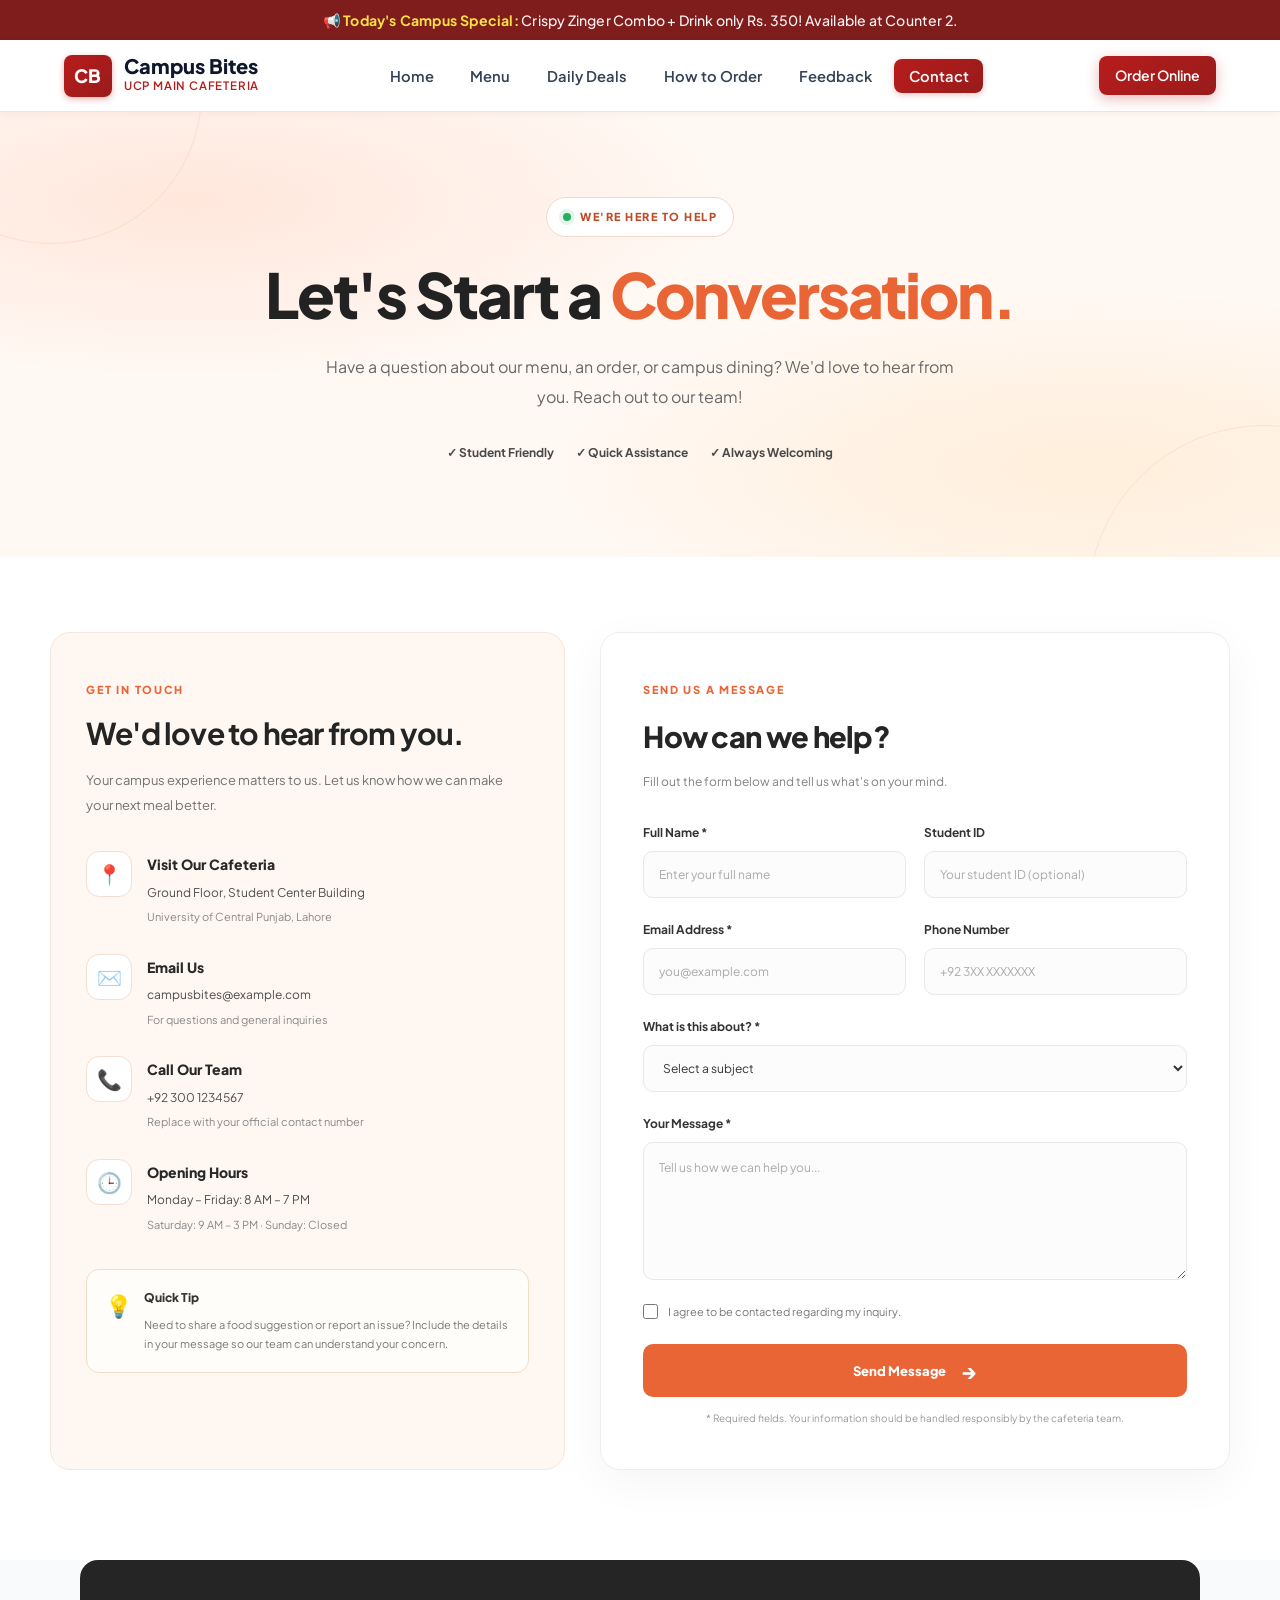
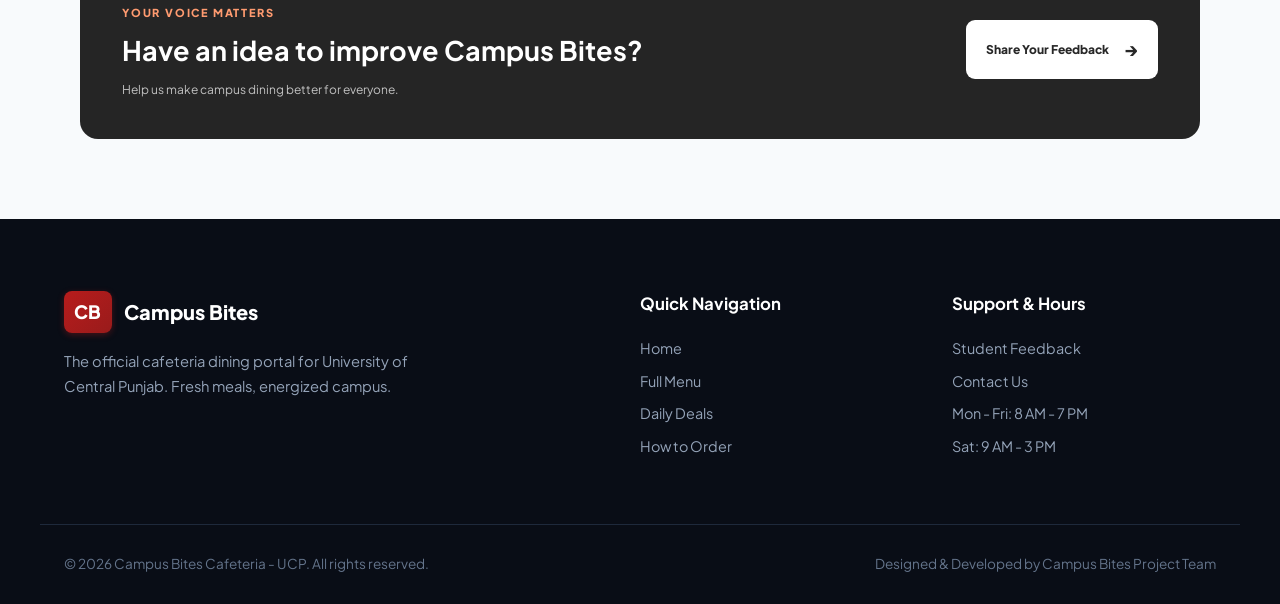
==== src/contact.html @ 79a62ed5 "feat:Implement contact page" ====
<!DOCTYPE html>
<html lang="en">
<head>
    <meta charset="UTF-8">
    <meta name="viewport" content="width=device-width, initial-scale=1.0">

    <title>Contact Us | Campus Bites</title>

    <link rel="preconnect" href="https://fonts.googleapis.com">
    <link rel="preconnect" href="https://fonts.gstatic.com" crossorigin>
    <link href="https://fonts.googleapis.com/css2?family=Plus+Jakarta+Sans:wght@400;500;600;700;800&display=swap" rel="stylesheet">

    <link rel="stylesheet" href="../styles/style.css">
</head>
<body>

<!-- Announcement Bar -->
<div class="announcement-bar">
    <p>📢 <strong>Today's Campus Special:</strong>
        Crispy Zinger Combo + Drink only Rs. 350! Available at Counter 2.
    </p>
</div>

<!-- Navigation -->
<header class="main-header">
    <div class="header-container">

        <a href="index.html" class="logo">
            <span class="logo-badge">CB</span>
            <div class="logo-text">
                <span class="logo-title">Campus Bites</span>
                <span class="logo-subtitle">UCP Main Cafeteria</span>
            </div>
        </a>

        <nav class="nav-menu">
            <ul>
                <li><a href="index.html" class="nav-link">Home</a></li>
                <li><a href="menu.html" class="nav-link">Menu</a></li>
                <li><a href="deals.html" class="nav-link">Daily Deals</a></li>
                <li><a href="order.html" class="nav-link">How to Order</a></li>
                <li><a href="feedback.html" class="nav-link">Feedback</a></li>
                <li><a href="contact.html" class="nav-link active">Contact</a></li>
            </ul>
        </nav>

        <div class="header-cta">
            <a href="menu.html" class="btn btn-sm btn-primary">
                Order Online
            </a>
        </div>

    </div>
</header>

<main>

    <!-- Contact Hero -->
    <section class="contact-hero">
        <div class="contact-hero-content">
                <span class="contact-eyebrow">
                    <span class="contact-status-dot"></span>
                    WE'RE HERE TO HELP
                </span>

            <h1>Let's Start a <span>Conversation.</span></h1>

            <p>
                Have a question about our menu, an order, or campus dining?
                We'd love to hear from you. Reach out to our team!
            </p>

            <div class="contact-hero-points">
                <span>✓ Student Friendly</span>
                <span>✓ Quick Assistance</span>
                <span>✓ Always Welcoming</span>
            </div>
        </div>
    </section>

    <!-- Main Contact Section -->
    <section class="contact-main">
        <div class="contact-layout">

            <!-- Left Information Panel -->
            <aside class="contact-info-panel">

                <span class="contact-small-label">GET IN TOUCH</span>

                <h2>We'd love to hear from you.</h2>

                <p class="contact-info-intro">
                    Your campus experience matters to us.
                    Let us know how we can make your next meal better.
                </p>

                <div class="contact-info-list">

                    <div class="contact-info-item">
                        <div class="contact-info-icon">📍</div>
                        <div>
                            <h3>Visit Our Cafeteria</h3>
                            <p>Ground Floor, Student Center Building</p>
                            <span>University of Central Punjab, Lahore</span>
                        </div>
                    </div>

                    <div class="contact-info-item">
                        <div class="contact-info-icon">✉️</div>
                        <div>
                            <h3>Email Us</h3>
                            <a href="mailto:campusbites@example.com">
                                campusbites@example.com
                            </a>
                            <span>For questions and general inquiries</span>
                        </div>
                    </div>

                    <div class="contact-info-item">
                        <div class="contact-info-icon">📞</div>
                        <div>
                            <h3>Call Our Team</h3>
                            <a href="tel:+923001234567">
                                +92 300 1234567
                            </a>
                            <span>Replace with your official contact number</span>
                        </div>
                    </div>

                    <div class="contact-info-item">
                        <div class="contact-info-icon">🕒</div>
                        <div>
                            <h3>Opening Hours</h3>
                            <p>Monday – Friday: 8 AM – 7 PM</p>
                            <span>Saturday: 9 AM – 3 PM · Sunday: Closed</span>
                        </div>
                    </div>

                </div>

                <div class="contact-note">
                    <span class="contact-note-icon">💡</span>
                    <div>
                        <h4>Quick Tip</h4>
                        <p>
                            Need to share a food suggestion or report an issue?
                            Include the details in your message so our team
                            can understand your concern.
                        </p>
                    </div>
                </div>

            </aside>

            <!-- Right Contact Form -->
            <div class="contact-form-panel">

                <div class="contact-form-heading">
                    <span class="contact-small-label">SEND US A MESSAGE</span>
                    <h2>How can we help?</h2>
                    <p>Fill out the form below and tell us what's on your mind.</p>
                </div>

                <form class="contact-form" action="#" method="post">

                    <div class="contact-form-row">

                        <div class="contact-field">
                            <label for="fullName">Full Name *</label>
                            <input
                                    type="text"
                                    id="fullName"
                                    name="fullName"
                                    placeholder="Enter your full name"
                                    autocomplete="name"
                                    required
                            >
                        </div>

                        <div class="contact-field">
                            <label for="studentId">Student ID</label>
                            <input
                                    type="text"
                                    id="studentId"
                                    name="studentId"
                                    placeholder="Your student ID (optional)"
                            >
                        </div>

                    </div>

                    <div class="contact-form-row">

                        <div class="contact-field">
                            <label for="email">Email Address *</label>
                            <input
                                    type="email"
                                    id="email"
                                    name="email"
                                    placeholder="you@example.com"
                                    autocomplete="email"
                                    required
                            >
                        </div>

                        <div class="contact-field">
                            <label for="phone">Phone Number</label>
                            <input
                                    type="tel"
                                    id="phone"
                                    name="phone"
                                    placeholder="+92 3XX XXXXXXX"
                                    autocomplete="tel"
                            >
                        </div>

                    </div>

                    <div class="contact-field">
                        <label for="subject">What is this about? *</label>

                        <select id="subject" name="subject" required>
                            <option value="" disabled selected>
                                Select a subject
                            </option>
                            <option value="general">General Inquiry</option>
                            <option value="menu">Menu & Food Quality</option>
                            <option value="order">Order Related Issue</option>
                            <option value="suggestion">Suggestion</option>
                            <option value="complaint">Complaint</option>
                            <option value="other">Other</option>
                        </select>
                    </div>

                    <div class="contact-field">
                        <label for="message">Your Message *</label>
                        <textarea
                                id="message"
                                name="message"
                                rows="5"
                                placeholder="Tell us how we can help you..."
                                required
                        ></textarea>
                    </div>

                    <label class="contact-checkbox">
                        <input type="checkbox" name="consent" required>
                        <span>
                                I agree to be contacted regarding my inquiry.
                            </span>
                    </label>

                    <button type="submit" class="contact-submit-btn">
                        Send Message <span>→</span>
                    </button>

                    <p class="contact-form-footnote">
                        * Required fields. Your information should be handled
                        responsibly by the cafeteria team.
                    </p>

                </form>

            </div>

        </div>
    </section>

    <!-- Bottom CTA -->
    <section class="contact-bottom-cta">
        <div>
            <span class="contact-small-label">YOUR VOICE MATTERS</span>
            <h2>Have an idea to improve Campus Bites?</h2>
            <p>Help us make campus dining better for everyone.</p>
        </div>

        <a href="feedback.html" class="contact-feedback-btn">
            Share Your Feedback <span>→</span>
        </a>
    </section>

</main>

<!-- Footer -->
<footer class="site-footer">

    <div class="footer-container">

        <div class="footer-col brand-col">
            <div class="logo footer-logo">
                <span class="logo-badge">CB</span>
                <span class="logo-title">Campus Bites</span>
            </div>

            <p>
                The official cafeteria dining portal for University
                of Central Punjab. Fresh meals, energized campus.
            </p>
        </div>

        <div class="footer-col">
            <h4>Quick Navigation</h4>
            <ul>
                <li><a href="index.html">Home</a></li>
                <li><a href="menu.html">Full Menu</a></li>
                <li><a href="deals.html">Daily Deals</a></li>
                <li><a href="order.html">How to Order</a></li>
            </ul>
        </div>

        <div class="footer-col">
            <h4>Support & Hours</h4>
            <ul>
                <li><a href="feedback.html">Student Feedback</a></li>
                <li><a href="contact.html">Contact Us</a></li>
                <li><span>Mon - Fri: 8 AM - 7 PM</span></li>
                <li><span>Sat: 9 AM - 3 PM</span></li>
            </ul>
        </div>

    </div>

    <div class="footer-bottom">
        <p>© 2026 Campus Bites Cafeteria - UCP. All rights reserved.</p>
        <p class="credits">Designed & Developed by Campus Bites Project Team</p>
    </div>

</footer>

</body>
</html>
---- styles/style.css ----
/* ==========================================================================
   Campus Bites Cafeteria - Premium Modern Styling
   Theme: Campus Crimson (#b71c1c), Warm Amber (#f59e0b) & Clean White
   ========================================================================== */

/* --- Reset & Global Variables --- */
:root {
    --primary: #b71c1c;
    --primary-dark: #8e1414;
    --primary-light: #fef2f2;
    --primary-gradient: linear-gradient(135deg, #b71c1c 0%, #991b1b 100%);
    --accent: #f59e0b;
    --accent-hover: #d97706;
    --dark: #0f172a;
    --text: #334155;
    --text-muted: #64748b;
    --bg-main: #f8fafc;
    --bg-white: #ffffff;
    --border: #e2e8f0;
    --shadow-sm: 0 1px 3px rgba(0, 0, 0, 0.07);
    --shadow-md: 0 4px 14px rgba(0, 0, 0, 0.08);
    --shadow-lg: 0 12px 28px rgba(0, 0, 0, 0.12);
    --radius-sm: 8px;
    --radius-md: 12px;
    --radius-lg: 18px;
    --radius-full: 9999px;
    --transition: all 0.25s cubic-bezier(0.4, 0, 0.2, 1);
}

* {
    margin: 0;
    padding: 0;
    box-sizing: border-box;
}

body {
    font-family: 'Plus Jakarta Sans', -apple-system, BlinkMacSystemFont, 'Segoe UI', Roboto, sans-serif;
    background-color: var(--bg-main);
    color: var(--text);
    line-height: 1.6;
    overflow-x: hidden;
}

/* --- Announcement Bar --- */
.announcement-bar {
    background-color: #7f1d1d;
    color: #fef2f2;
    text-align: center;
    padding: 0.55rem 1rem;
    font-size: 0.88rem;
    font-weight: 500;
    letter-spacing: 0.2px;
}

.announcement-bar strong {
    color: #fde047;
}

/* --- Header & Navigation --- */
.main-header {
    background: var(--bg-white);
    border-bottom: 1px solid var(--border);
    position: sticky;
    top: 0;
    z-index: 100;
    box-shadow: 0 2px 8px rgba(0, 0, 0, 0.04);
}

.header-container {
    max-width: 1200px;
    margin: 0 auto;
    padding: 0.9rem 1.5rem;
    display: flex;
    justify-content: space-between;
    align-items: center;
}

.logo {
    display: flex;
    align-items: center;
    gap: 0.75rem;
    text-decoration: none;
}

.logo-badge {
    background: var(--primary-gradient);
    color: #fff;
    font-weight: 800;
    font-size: 1.15rem;
    padding: 0.4rem 0.65rem;
    border-radius: var(--radius-sm);
    box-shadow: 0 2px 6px rgba(183, 28, 28, 0.35);
}

.logo-text {
    display: flex;
    flex-direction: column;
}

.logo-title {
    font-size: 1.25rem;
    font-weight: 800;
    color: var(--dark);
    line-height: 1.1;
}

.logo-subtitle {
    font-size: 0.72rem;
    color: var(--primary);
    font-weight: 600;
    text-transform: uppercase;
    letter-spacing: 0.8px;
}

.nav-menu ul {
    list-style: none;
    display: flex;
    gap: 0.5rem;
}

.nav-link {
    text-decoration: none;
    color: var(--text);
    font-weight: 600;
    font-size: 0.92rem;
    padding: 0.5rem 0.9rem;
    border-radius: var(--radius-sm);
    transition: var(--transition);
}

.nav-link:hover {
    color: var(--primary);
    background-color: var(--primary-light);
}

.nav-link.active {
    color: #fff;
    background: var(--primary-gradient);
    box-shadow: 0 2px 6px rgba(183, 28, 28, 0.25);
}

/* --- Container Utility --- */
.container {
    max-width: 1200px;
    margin: 0 auto;
    padding: 0 1.5rem;
}

/* --- Buttons --- */
.btn {
    display: inline-flex;
    align-items: center;
    justify-content: center;
    gap: 0.5rem;
    font-weight: 600;
    border-radius: var(--radius-sm);
    text-decoration: none;
    cursor: pointer;
    transition: var(--transition);
    border: none;
}

.btn-sm {
    padding: 0.5rem 1rem;
    font-size: 0.88rem;
}

.btn-lg {
    padding: 0.85rem 1.8rem;
    font-size: 1rem;
}

.btn-primary {
    background: var(--primary-gradient);
    color: #fff;
    box-shadow: 0 4px 14px rgba(183, 28, 28, 0.3);
}

.btn-primary:hover {
    background: linear-gradient(135deg, #991b1b 0%, #7f1d1d 100%);
    transform: translateY(-2px);
    box-shadow: 0 6px 18px rgba(183, 28, 28, 0.4);
}

.btn-secondary {
    background-color: #fff;
    color: var(--dark);
    border: 1px solid var(--border);
    box-shadow: var(--shadow-sm);
}

.btn-secondary:hover {
    border-color: var(--accent);
    color: var(--accent-hover);
    transform: translateY(-2px);
}

.btn-outline-dark {
    background: transparent;
    color: var(--dark);
    border: 2px solid var(--dark);
    padding: 0.75rem 1.6rem;
    border-radius: var(--radius-sm);
    font-weight: 700;
}

.btn-outline-dark:hover {
    background: var(--dark);
    color: #fff;
    transform: translateY(-2px);
}

.btn-white {
    background: #fff;
    color: var(--primary);
    font-weight: 700;
    padding: 0.8rem 1.6rem;
}

.btn-white:hover {
    background: #fdf2f2;
    transform: translateY(-2px);
}

.btn-trans {
    background: transparent;
    color: #fff;
    border: 1.5px solid rgba(255, 255, 255, 0.6);
    font-weight: 600;
    padding: 0.8rem 1.6rem;
}

.btn-trans:hover {
    border-color: #fff;
    background: rgba(255, 255, 255, 0.1);
}

/* --- Hero Section --- */
.hero-section {
    padding: 4rem 1.5rem;
    background: radial-gradient(circle at top right, #fee2e2 0%, #f8fafc 60%);
    border-bottom: 1px solid var(--border);
}

.hero-container {
    max-width: 1200px;
    margin: 0 auto;
    display: grid;
    grid-template-columns: 1.15fr 0.85fr;
    gap: 3rem;
    align-items: center;
}

.hero-badge {
    display: inline-flex;
    align-items: center;
    gap: 0.5rem;
    background-color: var(--primary-light);
    color: var(--primary);
    font-size: 0.85rem;
    font-weight: 700;
    padding: 0.35rem 0.9rem;
    border-radius: var(--radius-full);
    border: 1px solid #fecaca;
    margin-bottom: 1.2rem;
}

.pulse-dot {
    width: 8px;
    height: 8px;
    background-color: var(--primary);
    border-radius: 50%;
    box-shadow: 0 0 0 3px rgba(183, 28, 28, 0.2);
}

.hero-title {
    font-size: 2.85rem;
    font-weight: 800;
    color: var(--dark);
    line-height: 1.18;
    margin-bottom: 1.2rem;
}

.hero-title .highlight {
    color: var(--primary);
    position: relative;
}

.hero-description {
    font-size: 1.1rem;
    color: var(--text-muted);
    margin-bottom: 2rem;
    max-width: 540px;
}

.hero-buttons {
    display: flex;
    gap: 1rem;
    margin-bottom: 2rem;
    flex-wrap: wrap;
}

.hero-features-list {
    display: flex;
    gap: 1.5rem;
    color: var(--text-muted);
    font-size: 0.88rem;
    font-weight: 600;
    flex-wrap: wrap;
}

.hero-features-list span {
    display: flex;
    align-items: center;
    gap: 0.3rem;
}

/* Hero Showcase Card */
.food-showcase-card {
    background: var(--bg-white);
    border-radius: var(--radius-lg);
    box-shadow: var(--shadow-lg);
    overflow: hidden;
    position: relative;
    border: 1px solid var(--border);
    transition: var(--transition);
}

.food-showcase-card:hover {
    transform: translateY(-6px);
}

.showcase-img {
    width: 100%;
    height: 260px;
    object-fit: cover;
    display: block;
}

.showcase-badge {
    position: absolute;
    top: 1rem;
    right: 1rem;
    background: rgba(15, 23, 42, 0.85);
    backdrop-filter: blur(4px);
    color: #fde047;
    font-size: 0.82rem;
    font-weight: 700;
    padding: 0.35rem 0.8rem;
    border-radius: var(--radius-full);
}

.showcase-info {
    padding: 1.4rem;
}

.showcase-info h3 {
    font-size: 1.25rem;
    font-weight: 800;
    color: var(--dark);
    margin-bottom: 0.3rem;
}

.showcase-info p {
    font-size: 0.92rem;
    color: var(--text-muted);
    margin-bottom: 1rem;
}

.showcase-price-row {
    display: flex;
    justify-content: space-between;
    align-items: center;
}

.showcase-price {
    font-size: 1.4rem;
    font-weight: 800;
    color: var(--primary);
}

/* --- Stats Bar Section --- */
.stats-section {
    background: var(--dark);
    color: #fff;
    padding: 2.2rem 1.5rem;
}

.stats-container {
    max-width: 1100px;
    margin: 0 auto;
    display: flex;
    justify-content: space-between;
    align-items: center;
    text-align: center;
}

.stat-item h2 {
    font-size: 2.1rem;
    font-weight: 800;
    color: #fde047;
    margin-bottom: 0.2rem;
}

.stat-item p {
    font-size: 0.9rem;
    color: #cbd5e1;
    font-weight: 500;
}

.stat-divider {
    width: 1px;
    height: 45px;
    background-color: #334155;
}

/* --- Section Headers --- */
.section-header {
    text-align: center;
    max-width: 650px;
    margin: 0 auto 3rem auto;
}

.sub-heading {
    display: inline-block;
    color: var(--primary);
    font-weight: 700;
    font-size: 0.85rem;
    text-transform: uppercase;
    letter-spacing: 1px;
    margin-bottom: 0.5rem;
}

.section-header h2 {
    font-size: 2.1rem;
    font-weight: 800;
    color: var(--dark);
    margin-bottom: 0.6rem;
}

.section-header p {
    color: var(--text-muted);
    font-size: 1rem;
}

/* --- Popular Menu Cards Grid --- */
.popular-section {
    padding: 5rem 0;
}

.cards-grid {
    display: grid;
    grid-template-columns: repeat(auto-fit, minmax(320px, 1fr));
    gap: 2rem;
    margin-bottom: 2.5rem;
}

.food-card {
    background: var(--bg-white);
    border-radius: var(--radius-md);
    overflow: hidden;
    border: 1px solid var(--border);
    box-shadow: var(--shadow-sm);
    transition: var(--transition);
}

.food-card:hover {
    transform: translateY(-6px);
    box-shadow: var(--shadow-lg);
    border-color: #fca5a5;
}

.food-img-wrapper {
    position: relative;
    height: 200px;
    overflow: hidden;
}

.food-img-wrapper img {
    width: 100%;
    height: 100%;
    object-fit: cover;
    transition: transform 0.4s ease;
}

.food-card:hover .food-img-wrapper img {
    transform: scale(1.05);
}

.category-tag {
    position: absolute;
    top: 0.8rem;
    left: 0.8rem;
    background: rgba(183, 28, 28, 0.9);
    color: #fff;
    font-size: 0.75rem;
    font-weight: 700;
    padding: 0.25rem 0.65rem;
    border-radius: var(--radius-full);
}

.food-details {
    padding: 1.4rem;
}

.rating-row {
    display: flex;
    align-items: center;
    gap: 0.4rem;
    font-size: 0.82rem;
    margin-bottom: 0.4rem;
}

.rating-num {
    color: var(--text-muted);
    font-weight: 600;
}

.food-details h3 {
    font-size: 1.2rem;
    font-weight: 700;
    color: var(--dark);
    margin-bottom: 0.5rem;
}

.food-details p {
    font-size: 0.9rem;
    color: var(--text-muted);
    margin-bottom: 1.2rem;
    min-height: 42px;
}

.food-footer {
    display: flex;
    justify-content: space-between;
    align-items: center;
    border-top: 1px solid var(--border);
    padding-top: 1rem;
}

.food-footer .price {
    font-size: 1.35rem;
    font-weight: 800;
    color: var(--primary);
}

.order-btn {
    text-decoration: none;
    color: var(--primary);
    font-weight: 700;
    font-size: 0.92rem;
    transition: var(--transition);
}

.order-btn:hover {
    color: var(--dark);
    transform: translateX(3px);
}

.center-cta {
    text-align: center;
    margin-top: 1.5rem;
}

/* --- Essential Cafeteria Info (Location & Hours) --- */
.info-section-wrapper {
    background-color: #fff;
    padding: 5rem 0;
    border-top: 1px solid var(--border);
    border-bottom: 1px solid var(--border);
}

.info-dual-grid {
    display: grid;
    grid-template-columns: 1fr 1fr;
    gap: 2rem;
}

.info-box {
    background: var(--bg-main);
    border-radius: var(--radius-lg);
    padding: 2.2rem;
    border: 1px solid var(--border);
    box-shadow: var(--shadow-sm);
    display: flex;
    gap: 1.4rem;
    align-items: flex-start;
    transition: var(--transition);
}

.info-box:hover {
    box-shadow: var(--shadow-md);
    border-color: #fca5a5;
}

.info-icon-circle {
    width: 52px;
    height: 52px;
    background: var(--primary-light);
    border-radius: 50%;
    display: flex;
    align-items: center;
    justify-content: center;
    font-size: 1.5rem;
    flex-shrink: 0;
}

.info-box-content h3 {
    font-size: 1.3rem;
    font-weight: 800;
    color: var(--dark);
    margin-bottom: 0.6rem;
}

.highlight-text {
    font-size: 1.05rem;
    font-weight: 700;
    color: var(--primary);
    margin-bottom: 0.5rem;
}

.desc-text {
    color: var(--text-muted);
    font-size: 0.92rem;
    margin-bottom: 1rem;
}

.landmark-badge {
    display: inline-block;
    background: #e2e8f0;
    color: var(--dark);
    font-size: 0.8rem;
    font-weight: 700;
    padding: 0.35rem 0.8rem;
    border-radius: var(--radius-sm);
}

.schedule-list {
    list-style: none;
    margin-top: 0.5rem;
}

.schedule-list li {
    display: flex;
    justify-content: space-between;
    padding: 0.55rem 0;
    border-bottom: 1px dashed #cbd5e1;
    font-size: 0.95rem;
}

.schedule-list li:last-child {
    border-bottom: none;
}

.schedule-list .day {
    font-weight: 600;
    color: var(--dark);
}

.schedule-list .time.open {
    font-weight: 700;
    color: #15803d;
}

.schedule-list .time.closed {
    font-weight: 600;
    color: #b91c1c;
    background: #fee2e2;
    padding: 0.1rem 0.5rem;
    border-radius: 4px;
    font-size: 0.82rem;
}

/* --- How it Works Section --- */
.how-it-works-section {
    padding: 5rem 0;
}

.steps-grid {
    display: grid;
    grid-template-columns: repeat(auto-fit, minmax(280px, 1fr));
    gap: 2rem;
    margin-bottom: 2.5rem;
}

.step-card {
    background: var(--bg-white);
    padding: 2.2rem 1.8rem;
    border-radius: var(--radius-md);
    border: 1px solid var(--border);
    box-shadow: var(--shadow-sm);
    text-align: center;
    position: relative;
}

.step-number {
    width: 45px;
    height: 45px;
    background: var(--primary-gradient);
    color: #fff;
    font-weight: 800;
    font-size: 1.25rem;
    border-radius: 50%;
    display: flex;
    align-items: center;
    justify-content: center;
    margin: 0 auto 1.2rem auto;
    box-shadow: 0 4px 10px rgba(183, 28, 28, 0.35);
}

.step-card h3 {
    font-size: 1.2rem;
    font-weight: 700;
    color: var(--dark);
    margin-bottom: 0.6rem;
}

.step-card p {
    color: var(--text-muted);
    font-size: 0.92rem;
}

/* --- Testimonials --- */
.testimonials-section {
    background: var(--primary-light);
    padding: 5rem 0;
    border-top: 1px solid #fecaca;
}

.testimonials-grid {
    display: grid;
    grid-template-columns: 1fr 1fr;
    gap: 2rem;
}

.testimonial-card {
    background: #fff;
    padding: 2rem;
    border-radius: var(--radius-lg);
    box-shadow: var(--shadow-sm);
    border: 1px solid #fee2e2;
}

.testimonial-card .quote {
    font-style: italic;
    color: var(--text);
    font-size: 1rem;
    line-height: 1.6;
    margin-bottom: 1.4rem;
}

.student-profile {
    display: flex;
    align-items: center;
    gap: 0.8rem;
}

.student-profile .avatar {
    font-size: 2rem;
}

.student-profile h4 {
    font-size: 1rem;
    font-weight: 700;
    color: var(--dark);
}

.student-profile span {
    font-size: 0.82rem;
    color: var(--text-muted);
}

/* --- CTA Banner Strip --- */
.cta-banner {
    background: var(--primary-gradient);
    color: #fff;
    padding: 3.5rem 0;
}

.cta-banner-content {
    display: flex;
    justify-content: space-between;
    align-items: center;
    flex-wrap: wrap;
    gap: 1.8rem;
}

.cta-banner-content h2 {
    font-size: 1.8rem;
    font-weight: 800;
    margin-bottom: 0.4rem;
}

.cta-banner-content p {
    color: #fecaca;
    font-size: 1rem;
}

.cta-banner-actions {
    display: flex;
    gap: 1rem;
    flex-wrap: wrap;
}

/* --- Professional Footer --- */
.site-footer {
    background: #090d16;
    color: #94a3b8;
    padding-top: 4.5rem;
}

.footer-container {
    max-width: 1200px;
    margin: 0 auto;
    padding: 0 1.5rem 3.5rem 1.5rem;
    display: grid;
    grid-template-columns: 2fr 1fr 1fr;
    gap: 3rem;
}

.footer-logo {
    margin-bottom: 1rem;
}

.footer-logo .logo-title {
    color: #fff;
}

.brand-col p {
    font-size: 0.92rem;
    line-height: 1.7;
    max-width: 360px;
}

.footer-col h4 {
    color: #fff;
    font-size: 1.05rem;
    font-weight: 700;
    margin-bottom: 1.2rem;
}

.footer-col ul {
    list-style: none;
}

.footer-col li {
    margin-bottom: 0.6rem;
    font-size: 0.9rem;
}

.footer-col a {
    color: #94a3b8;
    text-decoration: none;
    transition: var(--transition);
}

.footer-col a:hover {
    color: #fff;
    padding-left: 4px;
}

.footer-bottom {
    border-top: 1px solid #1e293b;
    padding: 1.8rem 1.5rem;
    text-align: center;
    font-size: 0.85rem;
    color: #64748b;
    display: flex;
    justify-content: space-between;
    max-width: 1200px;
    margin: 0 auto;
    flex-wrap: wrap;
    gap: 0.8rem;
}

/* ==========================================================================
   Feedback Page (feedback.html) - Member 4
   Paste this block at the END of styles/style.css.
   Uses the shared theme variables; all class names start with "feedback-".
   ========================================================================== */

.feedback-section {
    padding: 4rem 0 5rem 0;
}

.feedback-link {
    color: var(--primary);
    font-weight: 600;
    text-decoration: underline;
}

.feedback-link:hover {
    color: var(--primary-dark);
}

.feedback-card {
    max-width: 680px;
    margin: 0 auto;
    background: var(--bg-white);
    border: 1px solid var(--border);
    border-radius: var(--radius-lg);
    box-shadow: var(--shadow-md);
    padding: 2.2rem;
}

.feedback-card-title {
    font-size: 1.3rem;
    font-weight: 800;
    color: var(--dark);
    margin-bottom: 1.4rem;
}

.feedback-field {
    margin-bottom: 1.2rem;
}

.feedback-field label {
    display: block;
    font-weight: 600;
    font-size: 0.92rem;
    color: var(--dark);
    margin-bottom: 0.4rem;
}

.feedback-field input,
.feedback-field textarea {
    width: 100%;
    padding: 0.75rem 0.9rem;
    font-family: inherit;
    font-size: 1rem;
    color: var(--text);
    background: var(--bg-main);
    border: 1px solid var(--border);
    border-radius: var(--radius-sm);
    transition: var(--transition);
}

.feedback-field textarea {
    resize: vertical;
    min-height: 140px;
}

.feedback-field input:focus,
.feedback-field textarea:focus {
    outline: none;
    background: var(--bg-white);
    border-color: var(--primary);
    box-shadow: 0 0 0 3px rgba(183, 28, 28, 0.15);
}

.feedback-submit {
    width: 100%;
    margin-top: 0.4rem;
}

/* ==========================================================================
   Mandatory CSS Media Query for Mobile Responsiveness (Screen <= 768px)
   ========================================================================== */
@media (max-width: 768px) {
    .header-container {
        flex-direction: column;
        gap: 1rem;
        text-align: center;
    }

    .nav-menu ul {
        flex-direction: column;
        gap: 0.4rem;
        width: 100%;
    }

    .nav-link {
        display: block;
        width: 100%;
    }

    .header-cta {
        display: none;
    }

    .hero-container {
        grid-template-columns: 1fr;
        text-align: center;
        gap: 2.5rem;
    }

    .hero-title {
        font-size: 2.1rem;
    }

    .hero-buttons {
        justify-content: center;
    }

    .hero-features-list {
        justify-content: center;
    }

    .stats-container {
        flex-direction: column;
        gap: 1.5rem;
    }

    .stat-divider {
        display: none;
    }

    .info-dual-grid,
    .testimonials-grid,
    .footer-container {
        grid-template-columns: 1fr;
    }

    .cta-banner-content {
        flex-direction: column;
        text-align: center;
    }

    .cta-banner-actions {
        justify-content: center;
        width: 100%;
    }

    .cta-banner-actions .btn {
        width: 100%;
    }

    .footer-bottom {
        flex-direction: column;
        text-align: center;
    }


    /* Feedback page */
    .feedback-section {
        padding: 2.5rem 0 3rem 0;
    }

    .feedback-card {
        padding: 1.4rem;
    }
}
/* ORDER PAGE STYLES
   Append this block at the END of styles/style.css.
   Shared header, footer, buttons, container and typography styles are reused.
*/

.order-hero {
    background: linear-gradient(115deg, #2e1720, #a41e2f);
    color: #fff;
    padding: 70px 0 65px;
    overflow: hidden;
}

.order-hero-content {
    display: flex;
    align-items: center;
    justify-content: space-between;
    gap: 30px;
    flex-wrap: wrap;
}

.order-hero h1 {
    font-size: clamp(34px, 5vw, 54px);
    line-height: 1.15;
    letter-spacing: -2px;
    margin: 12px 0 16px;
}

.order-hero p {
    max-width: 560px;
    margin: 0 0 25px;
    opacity: 0.86;
}

.order-eyebrow {
    display: inline-block;
    color: #fbc6ce;
    font-size: 11px;
    font-weight: 800;
    letter-spacing: 2px;
    text-transform: uppercase;
}

.order-hero-icon {
    font-size: 115px;
    filter: drop-shadow(0 16px 25px #0004);
}

.order-section {
    padding: 55px 0;
}

.order-section-header {
    margin-bottom: 26px;
}

.order-section-header h2 {
    margin: 0 0 7px;
    font-size: 30px;
    letter-spacing: -1px;
}

.order-section-header p {
    margin: 0;
    color: var(--text-muted);
}

.order-steps-grid {
    display: grid;
    grid-template-columns: repeat(auto-fit, minmax(min(100%, 250px), 1fr));
    gap: 20px;
}

.order-step-card,
.order-panel,
.order-info-card {
    background: #fff;
    border: 1px solid var(--border);
    border-radius: 18px;
    box-shadow: 0 6px 22px #16162208;
}

.order-step-card {
    padding: 28px;
}

.order-step-number {
    width: 43px;
    height: 43px;
    display: grid;
    place-items: center;
    background: var(--primary);
    color: #fff;
    border-radius: 14px;
    font-weight: 800;
}

.order-step-card h3 {
    margin: 17px 0 8px;
    font-size: 18px;
}

.order-step-card p {
    margin: 0;
    color: var(--text-muted);
    font-size: 13px;
}

.order-builder-section {
    background: #fff4f4;
}

.order-builder-grid {
    display: grid;
    grid-template-columns: repeat(auto-fit, minmax(min(100%, 360px), 1fr));
    gap: 22px;
}

.order-panel {
    padding: 26px;
}

.order-panel h2 {
    margin: 0 0 18px;
    font-size: 23px;
}

.order-field {
    margin: 14px 0;
}

.order-field label {
    display: block;
    margin-bottom: 6px;
    font-size: 12px;
    font-weight: 800;
}

.order-field input,
.order-field select {
    width: 100%;
    padding: 12px 13px;
    border: 1px solid #dcdce1;
    border-radius: 9px;
    background: #fff;
    font: inherit;
    font-size: 13px;
}

.order-field input:focus,
.order-field select:focus {
    outline: 2px solid #f3aab5;
    border-color: var(--primary);
}

.order-alert {
    margin: 15px 0;
    padding: 12px;
    border-radius: 9px;
    background: #fff2db;
    color: #795000;
    font-size: 12px;
}

.order-muted {
    color: var(--text-muted);
    font-size: 12px;
}

.order-cart-row {
    display: flex;
    justify-content: space-between;
    gap: 10px;
    padding: 11px 0;
    border-bottom: 1px solid var(--border);
    font-size: 13px;
}

.order-cart-actions {
    display: flex;
    align-items: center;
    gap: 9px;
}

.order-cart-actions button {
    border: 0;
    padding: 5px 8px;
    border-radius: 6px;
    background: #ffecee;
    color: var(--primary);
    cursor: pointer;
}

.order-total {
    display: flex;
    justify-content: space-between;
    gap: 10px;
    margin: 16px 0;
    font-size: 21px;
    font-weight: 800;
}

.order-empty {
    padding: 18px;
    text-align: center;
    color: var(--text-muted);
    font-size: 13px;
}

.order-info-grid {
    display: grid;
    grid-template-columns: repeat(auto-fit, minmax(min(100%, 300px), 1fr));
    gap: 22px;
}

.order-info-card {
    padding: 26px;
}

.order-info-card h3 {
    margin: 0 0 14px;
}

.order-info-card ul {
    padding-left: 19px;
    color: var(--text-muted);
    font-size: 13px;
}

.order-info-card li {
    margin: 10px 0;
}

.order-info-card .btn {
    margin-top: 8px;
}



/* ==========================================================================
   MENU PAGE STYLES
   Reuses shared header, footer, buttons, containers and typography.
   ========================================================================== */

/* Menu Hero Section */
.menu-hero {
    background: linear-gradient(115deg, #2e1720, #a41e2f);
    color: #fff;
    padding: 70px 0 65px;
    overflow: hidden;
}

.menu-hero-content {
    display: flex;
    flex-direction: column;
    align-items: flex-start;
}

.menu-eyebrow {
    display: inline-block;
    color: #fbc6ce;
    font-size: 11px;
    font-weight: 800;
    letter-spacing: 2px;
    text-transform: uppercase;
    margin-bottom: 12px;
}

.menu-hero h1 {
    font-size: clamp(34px, 5vw, 54px);
    line-height: 1.15;
    letter-spacing: -2px;
    margin-bottom: 16px;
}

.menu-hero p {
    max-width: 560px;
    margin-bottom: 25px;
    opacity: 0.86;
}

/* Menu Section */
.menu-section {
    padding: 55px 0;
}

/* Search and Category Filters */
.menu-controls {
    display: flex;
    justify-content: space-between;
    align-items: center;
    gap: 20px;
    margin-bottom: 30px;
    flex-wrap: wrap;
}

.menu-filters {
    display: flex;
    align-items: center;
    gap: 9px;
    flex-wrap: wrap;
}

.menu-filter {
    border: 1px solid var(--border);
    background: #fff;
    color: var(--text);
    padding: 10px 16px;
    border-radius: var(--radius-full);
    cursor: pointer;
    font-family: inherit;
    font-size: 12px;
    font-weight: 700;
    transition: var(--transition);
}

.menu-filter:hover,
.menu-filter.active {
    background: var(--primary);
    color: #fff;
    border-color: var(--primary);
}

.menu-search {
    width: 260px;
    max-width: 100%;
    padding: 11px 15px;
    border: 1px solid var(--border);
    border-radius: var(--radius-full);
    background: #fff;
    color: var(--text);
    font-family: inherit;
    font-size: 13px;
    outline: none;
    transition: var(--transition);
}

.menu-search:focus {
    border-color: var(--primary);
    box-shadow: 0 0 0 3px rgba(183, 28, 28, 0.12);
}

/* Menu Food Grid */
.menu-grid {
    display: grid;
    grid-template-columns: repeat(3, minmax(0, 1fr));
    gap: 23px;
}

.menu-card {
    position: relative;
    height: 100%;
    display: flex;
    flex-direction: column;
}

/* Food Images */
.menu-image {
    position: relative;
    height: 200px;
    flex-shrink: 0;
    overflow: hidden;
}

.menu-image img {
    width: 100%;
    height: 100%;
    object-fit: cover;
    display: block;
    transition: transform 0.4s ease;
}

.menu-card:hover .menu-image img {
    transform: scale(1.05);
}

/* Food Badges */
.menu-badge {
    position: absolute;
    top: 14px;
    left: 14px;
    background: #fff;
    color: var(--primary);
    padding: 7px 11px;
    border-radius: var(--radius-full);
    font-size: 10px;
    font-weight: 800;
}

.menu-popular-tag {
    background: #fff0d8;
    color: #925500;
}

/* Menu Card Details */
.menu-card .food-details {
    display: flex;
    flex-direction: column;
    flex: 1;
}

.menu-card .food-footer {
    margin-top: auto;
}

/* No Search Results */
.menu-empty {
    padding: 35px 20px;
    text-align: center;
    color: var(--text-muted);
}

.menu-empty h3 {
    color: var(--dark);
    margin-bottom: 8px;
}

.menu-empty p {
    font-size: 14px;
}

.hidden {
    display: none !important;
}

/* Menu Information Banner */
.menu-info-section {
    padding: 0 0 55px;
}

.menu-info-banner {
    background: var(--primary-light);
    border: 1px solid #f6d5da;
    border-radius: var(--radius-lg);
    padding: 30px;
    display: flex;
    align-items: center;
    justify-content: space-between;
    gap: 20px;
}

.menu-info-banner h2 {
    color: var(--dark);
    font-size: 23px;
    margin: 8px 0;
}

.menu-info-banner p {
    color: var(--text-muted);
    font-size: 14px;
}

/* Menu Responsive Styling */
@media (max-width: 850px) {
    .menu-grid {
        grid-template-columns: repeat(2, minmax(0, 1fr));
    }

    .menu-controls {
        align-items: flex-start;
        flex-direction: column;
    }

    .menu-search {
        width: 100%;
    }
}

@media (max-width: 570px) {
    .menu-grid {
        grid-template-columns: 1fr;
    }

    .menu-hero {
        padding: 52px 0;
    }

    .menu-hero h1 {
        letter-spacing: -1px;
    }

    .menu-section {
        padding: 35px 0;
    }

    .menu-info-banner {
        align-items: flex-start;
        flex-direction: column;
        padding: 22px;
    }

    .menu-info-banner .btn {
        width: 100%;
    }
}
/* Daily Deals page styling */
       
/* ==========================================================================
   DAILY DEALS PAGE STYLING
   Reuses shared variables, body, container and button styles.
   ========================================================================== */

html {
    scroll-behavior: smooth;
}

a {
    text-decoration: none;
    color: inherit;
}

.notice {
    background: #991e2b;
    color: white;
    text-align: center;
    padding: 9px 15px;
    font-size: 12px;
}

.topbar {
    background: white;
    border-bottom: 1px solid var(--border);
    position: sticky;
    top: 0;
    z-index: 20;
}

.navwrap {
    max-width: 1200px;
    padding: 16px 20px;
    margin: auto;
    display: flex;
    align-items: center;
    justify-content: space-between;
    gap: 18px;
}

.brand {
    display: flex;
    gap: 10px;
    align-items: center;
    flex-shrink: 0;
}

.brandmark {
    background: var(--primary);
    color: white;
    font-size: 17px;
    font-weight: 800;
    padding: 12px;
    border-radius: 14px;
}

.brandname {
    font-weight: 800;
    font-size: 18px;
}

.brandsub {
    display: block;
    font-size: 10px;
    color: var(--text-muted);
    font-weight: 600;
}

.nav {
    display: flex;
    gap: 25px;
    flex-wrap: wrap;
    align-items: center;
}

.nav a {
    font-size: 13px;
    font-weight: 700;
    color: #555864;
}

.nav a:hover,
.nav a.active {
    color: var(--primary);
}

/* Deals page pill button.
   Normal .btn styling is already shared. */

.pill {
    background: var(--primary);
    border: none;
    color: white;
    padding: 12px 20px;
    border-radius: 11px;
    font: 700 13px 'Plus Jakarta Sans', sans-serif;
    cursor: pointer;
    display: inline-block;
}

.pill:hover {
    background: var(--primary-dark);
}

.btn.outline {
    background: white;
    color: var(--primary);
    border: 1px solid #efc3c9;
}

.hero {
    background: linear-gradient(115deg, #2e1720, #a41e2f);
    color: white;
    padding: 70px 0 65px;
}

.hero-inner {
    display: flex;
    align-items: center;
    justify-content: space-between;
    gap: 30px;
}

.hero h1 {
    font-size: clamp(34px, 5vw, 54px);
    line-height: 1.15;
    margin: 12px 0 16px;
}

.hero p {
    opacity: 0.86;
    max-width: 560px;
    margin-bottom: 25px;
}

.eyebrow {
    font-size: 11px;
    text-transform: uppercase;
    letter-spacing: 2px;
    font-weight: 800;
    color: #fbc6ce;
}

.hero-emoji {
    font-size: 115px;
}

.section {
    padding: 55px 0;
}

.section-head {
    margin-bottom: 26px;
}

.section-head h2 {
    font-size: 30px;
    margin: 0 0 7px;
}

.section-head p {
    color: var(--text-muted);
}

.grid {
    display: grid;
    grid-template-columns: repeat(3, minmax(0, 1fr));
    gap: 23px;
}

.deal {
    position: relative;
    background: white;
    border: 1px solid var(--border);
    border-radius: 18px;
    overflow: hidden;
    box-shadow: 0 6px 22px #16162208;
}

.deal img {
    width: 100%;
    height: 200px;
    object-fit: cover;
    display: block;
    background: #eee;
}

.deal-body {
    padding: 21px;
}

.small-tag {
    display: inline-block;
    background: #fff0f1;
    color: var(--primary);
    font-weight: 800;
    font-size: 10px;
    padding: 6px 10px;
    border-radius: 50px;
    text-transform: uppercase;
}

.deal h3 {
    font-size: 18px;
    margin: 12px 0 7px;
}

.deal p {
    font-size: 13px;
    color: var(--text-muted);
    margin-bottom: 20px;
    min-height: 41px;
}

.discount {
    position: absolute;
    top: 14px;
    left: 14px;
    background: white;
    color: var(--primary);
    padding: 8px 12px;
    border-radius: 8px;
    font-weight: 800;
    font-size: 12px;
}

.deal-bottom {
    display: flex;
    align-items: center;
    justify-content: space-between;
    gap: 10px;
    flex-wrap: wrap;
}

.price {
    font-size: 21px;
    font-weight: 800;
    color: var(--primary);
}

.old {
    color: #92929c;
    text-decoration: line-through;
    font-size: 13px;
    margin-right: 8px;
}

.info-banner {
    background: #fff0f1;
    border: 1px solid #f6d5da;
    border-radius: 18px;
    padding: 28px;
    display: flex;
    align-items: center;
    justify-content: space-between;
    gap: 20px;
    margin-top: 35px;
}

.info-banner h3 {
    margin: 0 0 7px;
}

.info-banner p {
    margin: 0;
    color: #6c5a60;
    font-size: 13px;
}

.footer {
    background: #1f2026;
    color: white;
    margin-top: 45px;
    padding: 38px 0 18px;
}

.footgrid {
    display: grid;
    grid-template-columns: 2fr 1fr 1fr;
    gap: 35px;
}

.footer p,
.footer a {
    font-size: 12px;
    color: #b7b7c0;
}

.footer a {
    display: block;
    margin: 8px 0;
}

.copyright {
    border-top: 1px solid #44454d;
    margin-top: 24px;
    padding-top: 17px;
    color: #b7b7c0;
    font-size: 11px;
}

/* Responsive Styling */

@media (max-width: 850px) {
    .navwrap {
        flex-wrap: wrap;
    }

    .nav {
        order: 3;
        width: 100%;
        justify-content: center;
        gap: 15px;
    }

    .grid {
        grid-template-columns: repeat(2, minmax(0, 1fr));
    }

    .hero-emoji {
        font-size: 72px;
    }
}

@media (max-width: 570px) {
    .grid,
    .footgrid {
        grid-template-columns: 1fr;
    }

    .hero {
        padding: 52px 0;
    }

    .hero-emoji {
        display: none;
    }

    .section {
        padding: 35px 0;
    }

    .info-banner {
        display: block;
    }

    .info-banner .btn {
        margin-top: 16px;
    }

    .nav {
        gap: 12px;
    }
}

/*contact.html css*/

/* =========================================
   CAMPUS BITES - CONTACT PAGE
========================================= */

.contact-hero {
    position: relative;
    overflow: hidden;
    padding: 85px 24px 95px;
    text-align: center;
    background:
            radial-gradient(ellipse at 15% 20%, rgba(255, 115, 67, 0.13), transparent 35%),
            radial-gradient(ellipse at 85% 80%, rgba(255, 183, 77, 0.15), transparent 35%),
            #fff8f3;
}

.contact-hero::before,
.contact-hero::after {
    content: "";
    position: absolute;
    border: 1px solid rgba(235, 100, 57, 0.12);
    border-radius: 50%;
    pointer-events: none;
}

.contact-hero::before {
    width: 300px;
    height: 300px;
    top: -170px;
    left: -100px;
}

.contact-hero::after {
    width: 350px;
    height: 350px;
    right: -160px;
    bottom: -220px;
}

.contact-hero-content {
    position: relative;
    z-index: 1;
    max-width: 850px;
    margin: 0 auto;
}

.contact-eyebrow {
    display: inline-flex;
    align-items: center;
    gap: 9px;
    padding: 10px 16px;
    margin-bottom: 22px;
    border: 1px solid #f4d8ca;
    border-radius: 50px;
    background: #ffffff;
    color: #bd4c29;
    font-size: 11px;
    font-weight: 800;
    letter-spacing: 1.5px;
}

.contact-status-dot {
    width: 8px;
    height: 8px;
    border-radius: 50%;
    background: #27ae60;
    box-shadow: 0 0 0 4px rgba(39, 174, 96, 0.12);
}

.contact-hero h1 {
    margin: 0 0 22px;
    color: #222222;
    font-size: clamp(36px, 5.5vw, 62px);
    font-weight: 800;
    line-height: 1.15;
    letter-spacing: -2px;
}

.contact-hero h1 span {
    color: #e96535;
}

.contact-hero-content > p {
    max-width: 650px;
    margin: 0 auto;
    color: #686868;
    font-size: 16px;
    line-height: 1.9;
}

.contact-hero-points {
    display: flex;
    justify-content: center;
    align-items: center;
    flex-wrap: wrap;
    gap: 22px;
    margin-top: 30px;
}

.contact-hero-points span {
    color: #494949;
    font-size: 12px;
    font-weight: 700;
}


/* =========================================
   MAIN CONTACT LAYOUT
========================================= */

.contact-main {
    padding: 75px 24px 90px;
    background: #ffffff;
}

.contact-layout {
    display: grid;
    grid-template-columns: 0.9fr 1.1fr;
    gap: 35px;
    max-width: 1180px;
    margin: 0 auto;
    align-items: stretch;
}


/* =========================================
   LEFT CONTACT INFORMATION PANEL
========================================= */

.contact-info-panel {
    padding: 42px 35px;
    border-radius: 20px;
    background: #fff7f1;
    border: 1px solid #f5e7de;
}

.contact-small-label {
    display: inline-block;
    margin-bottom: 14px;
    color: #e96535;
    font-size: 11px;
    font-weight: 800;
    letter-spacing: 1.8px;
}

.contact-info-panel > h2 {
    margin: 0 0 15px;
    color: #242424;
    font-size: 30px;
    line-height: 1.35;
    letter-spacing: -0.8px;
}

.contact-info-intro {
    margin: 0 0 34px;
    color: #737373;
    font-size: 13px;
    line-height: 1.9;
}

.contact-info-list {
    display: flex;
    flex-direction: column;
    gap: 27px;
}

.contact-info-item {
    display: flex;
    align-items: flex-start;
    gap: 15px;
}

.contact-info-icon {
    display: flex;
    flex-shrink: 0;
    align-items: center;
    justify-content: center;
    width: 46px;
    height: 46px;
    border: 1px solid #f4dfd2;
    border-radius: 13px;
    background: #ffffff;
    font-size: 20px;
}

.contact-info-item h3 {
    margin: 2px 0 7px;
    color: #282828;
    font-size: 14px;
    font-weight: 800;
}

.contact-info-item p,
.contact-info-item a {
    display: block;
    margin: 0 0 5px;
    color: #4e4e4e;
    font-size: 12px;
    line-height: 1.7;
    text-decoration: none;
    overflow-wrap: anywhere;
}

.contact-info-item a:hover {
    color: #e96535;
}

.contact-info-item > div:last-child > span {
    display: block;
    color: #898989;
    font-size: 11px;
    line-height: 1.7;
}

.contact-note {
    display: flex;
    align-items: flex-start;
    gap: 12px;
    margin-top: 35px;
    padding: 18px;
    border: 1px solid #f3ddc6;
    border-radius: 13px;
    background: #fffdf9;
}

.contact-note-icon {
    font-size: 22px;
}

.contact-note h4 {
    margin: 0 0 7px;
    color: #343434;
    font-size: 12px;
    font-weight: 800;
}

.contact-note p {
    margin: 0;
    color: #797979;
    font-size: 11px;
    line-height: 1.8;
}


/* =========================================
   RIGHT CONTACT FORM
========================================= */

.contact-form-panel {
    padding: 42px;
    border: 1px solid #eeeeee;
    border-radius: 20px;
    background: #ffffff;
    box-shadow: 0 12px 45px rgba(0, 0, 0, 0.045);
}

.contact-form-heading {
    margin-bottom: 30px;
}

.contact-form-heading h2 {
    margin: 0 0 12px;
    color: #252525;
    font-size: 29px;
    font-weight: 800;
    letter-spacing: -0.7px;
}

.contact-form-heading p {
    margin: 0;
    color: #818181;
    font-size: 12px;
    line-height: 1.8;
}

.contact-form {
    display: flex;
    flex-direction: column;
    gap: 22px;
}

.contact-form-row {
    display: grid;
    grid-template-columns: 1fr 1fr;
    gap: 18px;
}

.contact-field {
    display: flex;
    flex-direction: column;
    gap: 9px;
    min-width: 0;
}

.contact-field label {
    color: #333333;
    font-size: 12px;
    font-weight: 700;
}

.contact-field input,
.contact-field select,
.contact-field textarea {
    box-sizing: border-box;
    width: 100%;
    min-width: 0;
    padding: 14px 15px;
    border: 1px solid #e8e8e8;
    border-radius: 10px;
    outline: none;
    background: #fcfcfc;
    color: #333333;
    font-family: inherit;
    font-size: 12px;
    transition: border-color 0.2s ease,
    box-shadow 0.2s ease,
    background 0.2s ease;
}

.contact-field input,
.contact-field select {
    min-height: 47px;
}

.contact-field textarea {
    min-height: 135px;
    resize: vertical;
    line-height: 1.8;
}

.contact-field input::placeholder,
.contact-field textarea::placeholder {
    color: #aaaaaa;
}

.contact-field select {
    cursor: pointer;
}

.contact-field input:focus,
.contact-field select:focus,
.contact-field textarea:focus {
    border-color: #e96535;
    background: #ffffff;
    box-shadow: 0 0 0 4px rgba(233, 101, 53, 0.09);
}

.contact-checkbox {
    display: flex;
    align-items: flex-start;
    gap: 10px;
    color: #777777;
    font-size: 11px;
    line-height: 1.8;
    cursor: pointer;
}

.contact-checkbox input {
    flex-shrink: 0;
    width: 15px;
    height: 15px;
    margin-top: 2px;
    accent-color: #e96535;
    cursor: pointer;
}

.contact-submit-btn {
    display: flex;
    align-items: center;
    justify-content: center;
    gap: 15px;
    width: 100%;
    min-height: 53px;
    padding: 14px 22px;
    border: none;
    border-radius: 10px;
    background: #e96535;
    color: #ffffff;
    font-family: inherit;
    font-size: 13px;
    font-weight: 800;
    cursor: pointer;
    transition: background 0.2s ease, transform 0.2s ease;
}

.contact-submit-btn span {
    font-size: 20px;
    transition: transform 0.2s ease;
}

.contact-submit-btn:hover {
    background: #cf4f24;
    transform: translateY(-2px);
}

.contact-submit-btn:hover span {
    transform: translateX(4px);
}

.contact-form-footnote {
    margin: -10px 0 0;
    color: #999999;
    font-size: 10px;
    line-height: 1.8;
    text-align: center;
}


/* =========================================
   BOTTOM FEEDBACK BANNER
========================================= */

.contact-bottom-cta {
    display: flex;
    align-items: center;
    justify-content: space-between;
    gap: 30px;
    max-width: 1120px;
    margin: 0 auto 80px;
    padding: 38px 42px;
    border-radius: 18px;
    background: #252525;
    color: #ffffff;
}

.contact-bottom-cta .contact-small-label {
    margin-bottom: 10px;
    color: #ff9b70;
}

.contact-bottom-cta h2 {
    margin: 0 0 10px;
    font-size: clamp(20px, 3vw, 27px);
    line-height: 1.4;
}

.contact-bottom-cta p {
    margin: 0;
    color: #c1c1c1;
    font-size: 12px;
    line-height: 1.8;
}

.contact-feedback-btn {
    display: inline-flex;
    flex-shrink: 0;
    align-items: center;
    justify-content: center;
    gap: 15px;
    padding: 15px 20px;
    border-radius: 9px;
    background: #ffffff;
    color: #282828;
    font-size: 12px;
    font-weight: 800;
    text-decoration: none;
    transition: background 0.2s ease, color 0.2s ease;
}

.contact-feedback-btn:hover {
    background: #e96535;
    color: #ffffff;
}

.contact-feedback-btn span {
    font-size: 18px;
}


/* =========================================
   RESPONSIVE DESIGN
========================================= */

@media (max-width: 1000px) {
    .contact-layout {
        grid-template-columns: 1fr;
        max-width: 720px;
    }

    .contact-info-panel {
        padding: 35px;
    }

    .contact-info-list {
        display: grid;
        grid-template-columns: 1fr 1fr;
        gap: 25px;
    }

    .contact-note {
        margin-top: 30px;
    }

    .contact-bottom-cta {
        margin-right: 24px;
        margin-left: 24px;
    }
}

@media (max-width: 600px) {
    .contact-hero {
        padding: 65px 20px 70px;
    }

    .contact-hero h1 {
        letter-spacing: -1px;
    }

    .contact-hero-content > p {
        font-size: 14px;
    }

    .contact-hero-points {
        gap: 12px 18px;
    }

    .contact-hero-points span {
        font-size: 10px;
    }

    .contact-main {
        padding: 45px 16px 55px;
    }

    .contact-layout {
        gap: 22px;
    }

    .contact-info-panel,
    .contact-form-panel {
        padding: 25px 20px;
        border-radius: 15px;
    }

    .contact-info-panel > h2 {
        font-size: 26px;
    }

    .contact-info-list {
        grid-template-columns: 1fr;
        gap: 23px;
    }

    .contact-form-heading h2 {
        font-size: 25px;
    }

    .contact-form-row {
        grid-template-columns: 1fr;
        gap: 20px;
    }

    .contact-bottom-cta {
        flex-direction: column;
        align-items: flex-start;
        gap: 22px;
        margin: 0 16px 45px;
        padding: 28px 23px;
    }

    .contact-feedback-btn {
        width: 100%;
        box-sizing: border-box;
    }
}
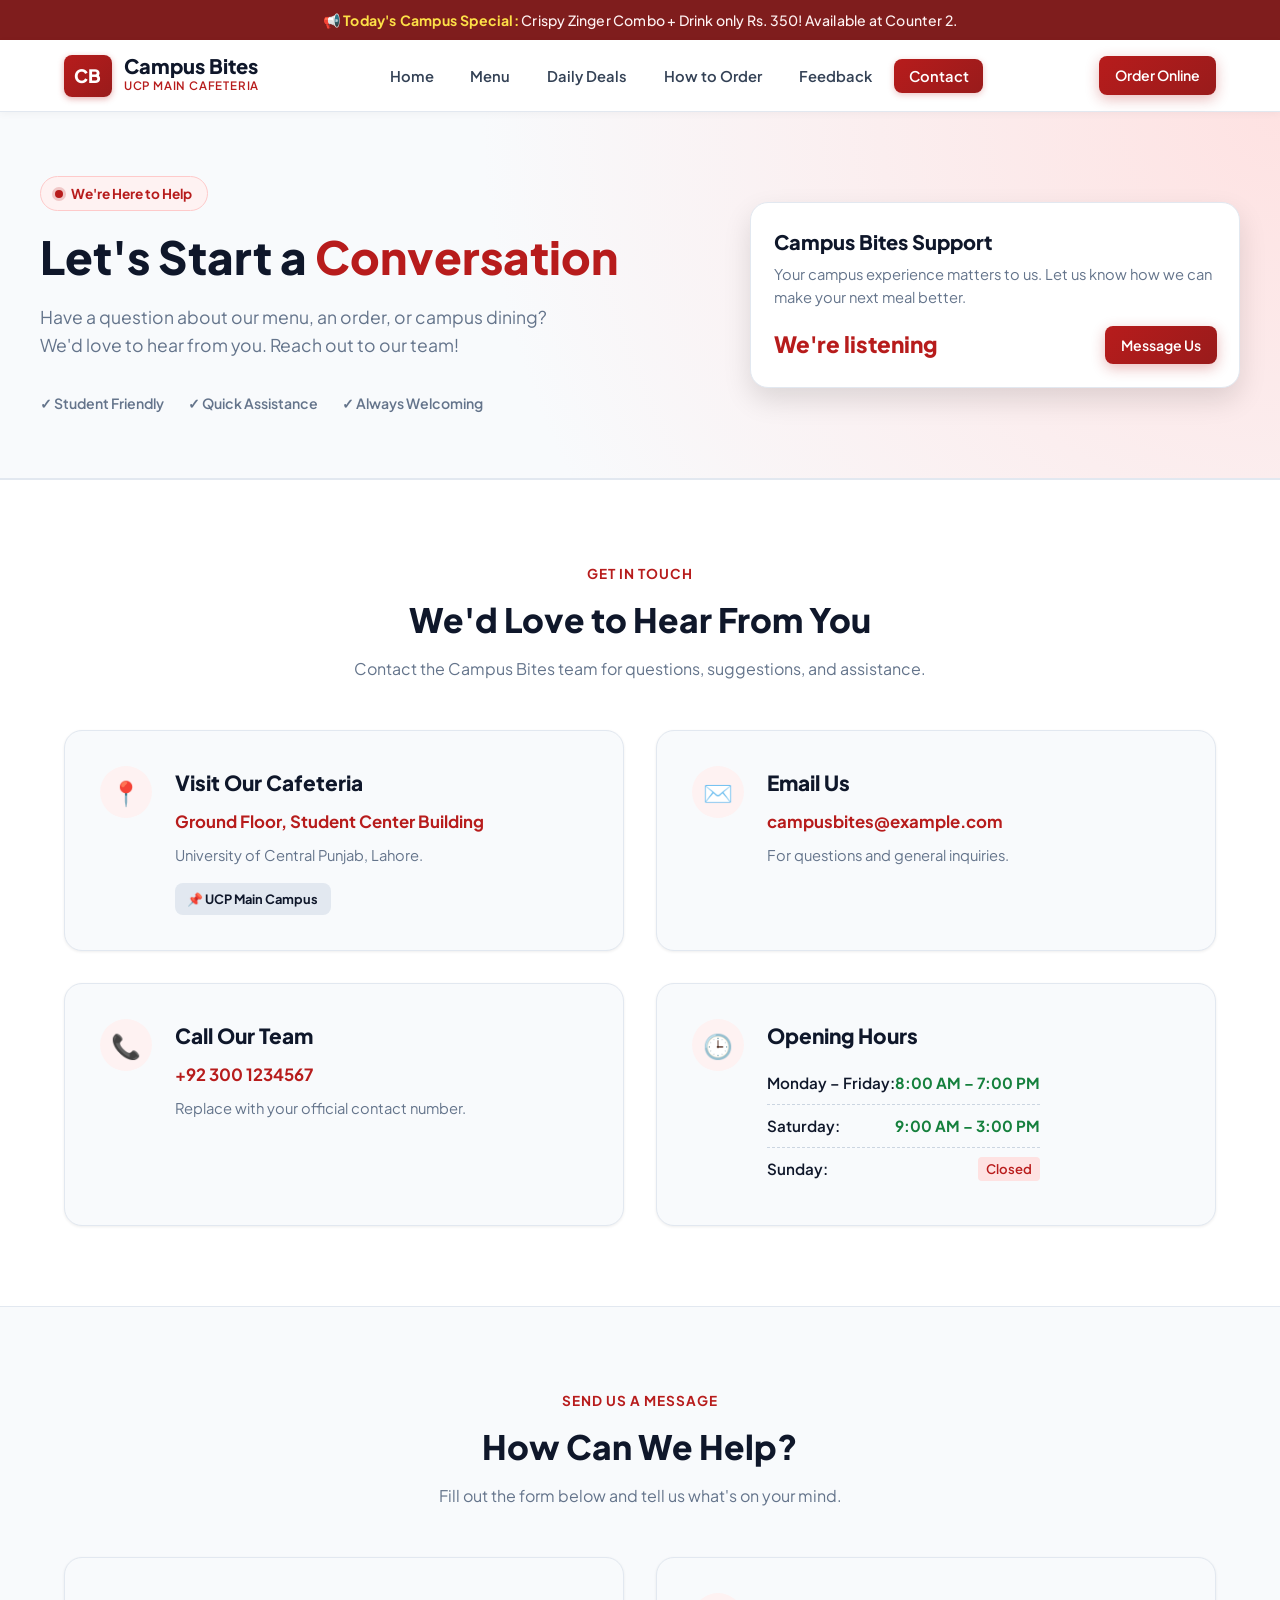
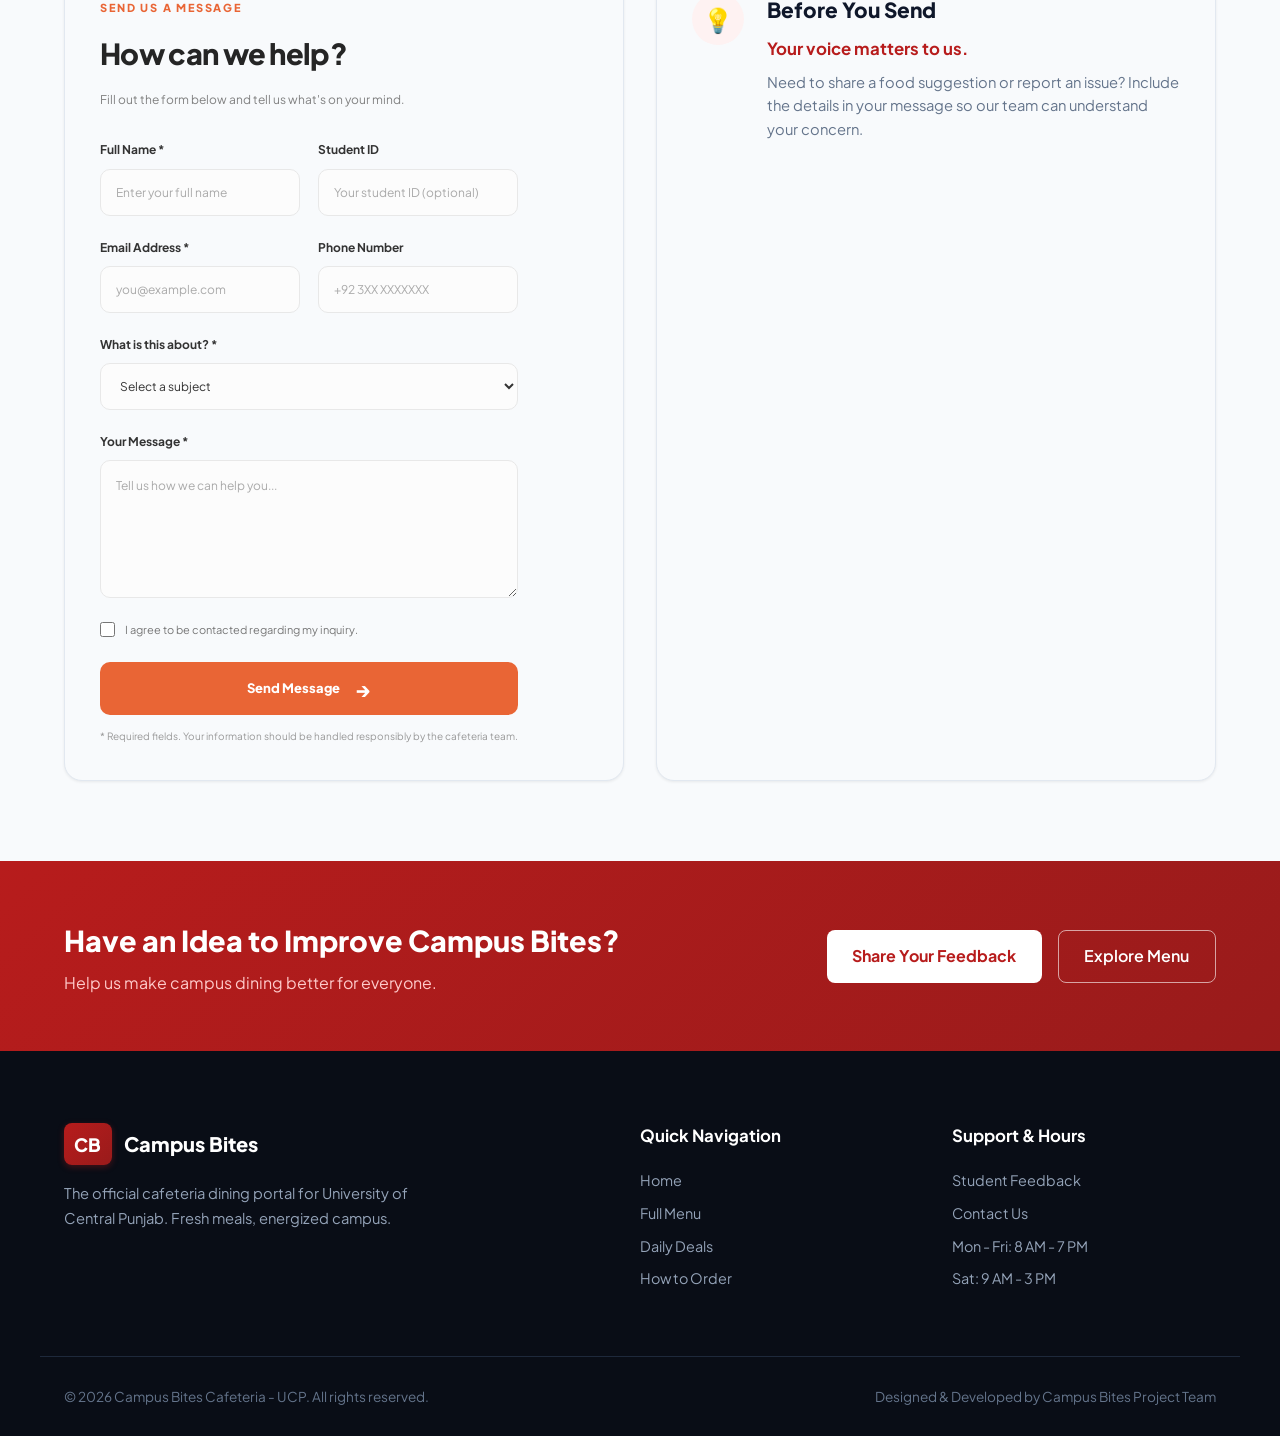
==== commit 2aaf6296: "Refine contact page design for consistency Align the contact page with the site's shared visual them" ====
--- a/src/contact.html
+++ b/src/contact.html
@@ -1,31 +1,24 @@
-
 <!DOCTYPE html>
 <html lang="en">
 <head>
     <meta charset="UTF-8">
     <meta name="viewport" content="width=device-width, initial-scale=1.0">
-
     <title>Contact Us | Campus Bites</title>
-
     <link rel="preconnect" href="https://fonts.googleapis.com">
     <link rel="preconnect" href="https://fonts.gstatic.com" crossorigin>
     <link href="https://fonts.googleapis.com/css2?family=Plus+Jakarta+Sans:wght@400;500;600;700;800&display=swap" rel="stylesheet">
-
     <link rel="stylesheet" href="../styles/style.css">
 </head>
 <body>
 
-<!-- Announcement Bar -->
+<!-- Announcement Bar: shared with index.html -->
 <div class="announcement-bar">
-    <p>📢 <strong>Today's Campus Special:</strong>
-        Crispy Zinger Combo + Drink only Rs. 350! Available at Counter 2.
-    </p>
+    <p>📢 <strong>Today's Campus Special:</strong> Crispy Zinger Combo + Drink only Rs. 350! Available at Counter 2.</p>
 </div>
 
-<!-- Navigation -->
+<!-- Main Navigation Header: shared with index.html -->
 <header class="main-header">
     <div class="header-container">
-
         <a href="index.html" class="logo">
             <span class="logo-badge">CB</span>
             <div class="logo-text">
@@ -46,257 +39,235 @@
         </nav>
 
         <div class="header-cta">
-            <a href="menu.html" class="btn btn-sm btn-primary">
-                Order Online
-            </a>
-        </div>
-
+            <a href="menu.html" class="btn btn-sm btn-primary">Order Online</a>
+        </div>
     </div>
 </header>
 
 <main>
-
-    <!-- Contact Hero -->
-    <section class="contact-hero">
-        <div class="contact-hero-content">
-                <span class="contact-eyebrow">
-                    <span class="contact-status-dot"></span>
-                    WE'RE HERE TO HELP
-                </span>
-
-            <h1>Let's Start a <span>Conversation.</span></h1>
-
-            <p>
-                Have a question about our menu, an order, or campus dining?
-                We'd love to hear from you. Reach out to our team!
-            </p>
-
-            <div class="contact-hero-points">
-                <span>✓ Student Friendly</span>
-                <span>✓ Quick Assistance</span>
-                <span>✓ Always Welcoming</span>
+    <!-- Contact Hero: reuses the index page hero design pattern -->
+    <section class="hero-section">
+        <div class="hero-container">
+            <div class="hero-content">
+                <div class="hero-badge">
+                    <span class="pulse-dot"></span> We're Here to Help
+                </div>
+                <h1 class="hero-title">
+                    Let's Start a <span class="highlight">Conversation</span>
+                </h1>
+                <p class="hero-description">
+                    Have a question about our menu, an order, or campus dining?
+                    We'd love to hear from you. Reach out to our team!
+                </p>
+                <div class="hero-features-list">
+                    <span>✓ Student Friendly</span>
+                    <span>✓ Quick Assistance</span>
+                    <span>✓ Always Welcoming</span>
+                </div>
+            </div>
+
+            <div class="hero-visual">
+                <div class="food-showcase-card">
+                    <div class="showcase-info">
+                        <h3>Campus Bites Support</h3>
+                        <p>Your campus experience matters to us. Let us know how we can make your next meal better.</p>
+                        <div class="showcase-price-row">
+                            <span class="showcase-price">We're listening</span>
+                            <a href="#contact-form" class="btn btn-sm btn-primary">Message Us</a>
+                        </div>
+                    </div>
+                </div>
             </div>
         </div>
     </section>
 
-    <!-- Main Contact Section -->
-    <section class="contact-main">
-        <div class="contact-layout">
-
-            <!-- Left Information Panel -->
-            <aside class="contact-info-panel">
-
-                <span class="contact-small-label">GET IN TOUCH</span>
-
-                <h2>We'd love to hear from you.</h2>
-
-                <p class="contact-info-intro">
-                    Your campus experience matters to us.
-                    Let us know how we can make your next meal better.
-                </p>
-
-                <div class="contact-info-list">
-
-                    <div class="contact-info-item">
-                        <div class="contact-info-icon">📍</div>
-                        <div>
-                            <h3>Visit Our Cafeteria</h3>
-                            <p>Ground Floor, Student Center Building</p>
-                            <span>University of Central Punjab, Lahore</span>
+    <!-- Contact information: uses the index page section and info-card patterns -->
+    <section class="info-section-wrapper">
+        <div class="container">
+            <div class="section-header">
+                <span class="sub-heading">Get in Touch</span>
+                <h2>We'd Love to Hear From You</h2>
+                <p>Contact the Campus Bites team for questions, suggestions, and assistance.</p>
+            </div>
+
+            <div class="info-dual-grid">
+                <div class="info-box location-box">
+                    <div class="info-icon-circle">📍</div>
+                    <div class="info-box-content">
+                        <h3>Visit Our Cafeteria</h3>
+                        <p class="highlight-text">Ground Floor, Student Center Building</p>
+                        <p class="desc-text">University of Central Punjab, Lahore.</p>
+                        <div class="landmark-badge">📌 UCP Main Campus</div>
+                    </div>
+                </div>
+
+                <div class="info-box hours-box">
+                    <div class="info-icon-circle">✉️</div>
+                    <div class="info-box-content">
+                        <h3>Email Us</h3>
+                        <p class="highlight-text"><a href="mailto:campusbites@example.com">campusbites@example.com</a></p>
+                        <p class="desc-text">For questions and general inquiries.</p>
+                    </div>
+                </div>
+
+                <div class="info-box location-box">
+                    <div class="info-icon-circle">📞</div>
+                    <div class="info-box-content">
+                        <h3>Call Our Team</h3>
+                        <p class="highlight-text"><a href="tel:+923001234567">+92 300 1234567</a></p>
+                        <p class="desc-text">Replace with your official contact number.</p>
+                    </div>
+                </div>
+
+                <div class="info-box hours-box">
+                    <div class="info-icon-circle">🕒</div>
+                    <div class="info-box-content">
+                        <h3>Opening Hours</h3>
+                        <ul class="schedule-list">
+                            <li>
+                                <span class="day">Monday – Friday:</span>
+                                <span class="time open">8:00 AM – 7:00 PM</span>
+                            </li>
+                            <li>
+                                <span class="day">Saturday:</span>
+                                <span class="time open">9:00 AM – 3:00 PM</span>
+                            </li>
+                            <li>
+                                <span class="day">Sunday:</span>
+                                <span class="time closed">Closed</span>
+                            </li>
+                        </ul>
+                    </div>
+                </div>
+            </div>
+        </div>
+    </section>
+
+    <!-- Contact form: contained in the same info-box card pattern; no new CSS classes -->
+    <section class="popular-section" id="contact-form">
+        <div class="container">
+            <div class="section-header">
+                <span class="sub-heading">Send Us a Message</span>
+                <h2>How Can We Help?</h2>
+                <p>Fill out the form below and tell us what's on your mind.</p>
+            </div>
+
+            <div class="info-dual-grid">
+                <div class="info-box hours-box">
+                    <div class="info-box-content">
+                        <div class="contact-form-heading">
+                            <span class="contact-small-label">SEND US A MESSAGE</span>
+                            <h2>How can we help?</h2>
+                            <p>Fill out the form below and tell us what's on your mind.</p>
                         </div>
-                    </div>
-
-                    <div class="contact-info-item">
-                        <div class="contact-info-icon">✉️</div>
-                        <div>
-                            <h3>Email Us</h3>
-                            <a href="mailto:campusbites@example.com">
-                                campusbites@example.com
-                            </a>
-                            <span>For questions and general inquiries</span>
-                        </div>
-                    </div>
-
-                    <div class="contact-info-item">
-                        <div class="contact-info-icon">📞</div>
-                        <div>
-                            <h3>Call Our Team</h3>
-                            <a href="tel:+923001234567">
-                                +92 300 1234567
-                            </a>
-                            <span>Replace with your official contact number</span>
-                        </div>
-                    </div>
-
-                    <div class="contact-info-item">
-                        <div class="contact-info-icon">🕒</div>
-                        <div>
-                            <h3>Opening Hours</h3>
-                            <p>Monday – Friday: 8 AM – 7 PM</p>
-                            <span>Saturday: 9 AM – 3 PM · Sunday: Closed</span>
-                        </div>
-                    </div>
-
-                </div>
-
-                <div class="contact-note">
-                    <span class="contact-note-icon">💡</span>
-                    <div>
-                        <h4>Quick Tip</h4>
-                        <p>
-                            Need to share a food suggestion or report an issue?
-                            Include the details in your message so our team
-                            can understand your concern.
-                        </p>
-                    </div>
-                </div>
-
-            </aside>
-
-            <!-- Right Contact Form -->
-            <div class="contact-form-panel">
-
-                <div class="contact-form-heading">
-                    <span class="contact-small-label">SEND US A MESSAGE</span>
-                    <h2>How can we help?</h2>
-                    <p>Fill out the form below and tell us what's on your mind.</p>
-                </div>
-
-                <form class="contact-form" action="#" method="post">
-
-                    <div class="contact-form-row">
-
-                        <div class="contact-field">
-                            <label for="fullName">Full Name *</label>
-                            <input
-                                    type="text"
-                                    id="fullName"
-                                    name="fullName"
-                                    placeholder="Enter your full name"
-                                    autocomplete="name"
-                                    required
-                            >
-                        </div>
-
-                        <div class="contact-field">
-                            <label for="studentId">Student ID</label>
-                            <input
-                                    type="text"
-                                    id="studentId"
-                                    name="studentId"
-                                    placeholder="Your student ID (optional)"
-                            >
-                        </div>
-
-                    </div>
-
-                    <div class="contact-form-row">
-
-                        <div class="contact-field">
-                            <label for="email">Email Address *</label>
-                            <input
-                                    type="email"
-                                    id="email"
-                                    name="email"
-                                    placeholder="you@example.com"
-                                    autocomplete="email"
-                                    required
-                            >
-                        </div>
-
-                        <div class="contact-field">
-                            <label for="phone">Phone Number</label>
-                            <input
-                                    type="tel"
-                                    id="phone"
-                                    name="phone"
-                                    placeholder="+92 3XX XXXXXXX"
-                                    autocomplete="tel"
-                            >
-                        </div>
-
-                    </div>
-
-                    <div class="contact-field">
-                        <label for="subject">What is this about? *</label>
-
-                        <select id="subject" name="subject" required>
-                            <option value="" disabled selected>
-                                Select a subject
-                            </option>
-                            <option value="general">General Inquiry</option>
-                            <option value="menu">Menu & Food Quality</option>
-                            <option value="order">Order Related Issue</option>
-                            <option value="suggestion">Suggestion</option>
-                            <option value="complaint">Complaint</option>
-                            <option value="other">Other</option>
-                        </select>
-                    </div>
-
-                    <div class="contact-field">
-                        <label for="message">Your Message *</label>
-                        <textarea
-                                id="message"
-                                name="message"
-                                rows="5"
-                                placeholder="Tell us how we can help you..."
-                                required
-                        ></textarea>
-                    </div>
-
-                    <label class="contact-checkbox">
-                        <input type="checkbox" name="consent" required>
-                        <span>
-                                I agree to be contacted regarding my inquiry.
-                            </span>
-                    </label>
-
-                    <button type="submit" class="contact-submit-btn">
-                        Send Message <span>→</span>
-                    </button>
-
-                    <p class="contact-form-footnote">
-                        * Required fields. Your information should be handled
-                        responsibly by the cafeteria team.
-                    </p>
-
-                </form>
-
-            </div>
-
+
+                        <form class="contact-form" action="#" method="post">
+                            <div class="contact-form-row">
+                                <div class="contact-field">
+                                    <label for="fullName">Full Name *</label>
+                                    <input type="text" id="fullName" name="fullName"
+                                           placeholder="Enter your full name"
+                                           autocomplete="name" required>
+                                </div>
+
+                                <div class="contact-field">
+                                    <label for="studentId">Student ID</label>
+                                    <input type="text" id="studentId" name="studentId"
+                                           placeholder="Your student ID (optional)">
+                                </div>
+                            </div>
+
+                            <div class="contact-form-row">
+                                <div class="contact-field">
+                                    <label for="email">Email Address *</label>
+                                    <input type="email" id="email" name="email"
+                                           placeholder="you@example.com"
+                                           autocomplete="email" required>
+                                </div>
+
+                                <div class="contact-field">
+                                    <label for="phone">Phone Number</label>
+                                    <input type="tel" id="phone" name="phone"
+                                           placeholder="+92 3XX XXXXXXX"
+                                           autocomplete="tel">
+                                </div>
+                            </div>
+
+                            <div class="contact-field">
+                                <label for="subject">What is this about? *</label>
+                                <select id="subject" name="subject" required>
+                                    <option value="" disabled selected>Select a subject</option>
+                                    <option value="general">General Inquiry</option>
+                                    <option value="menu">Menu &amp; Food Quality</option>
+                                    <option value="order">Order Related Issue</option>
+                                    <option value="suggestion">Suggestion</option>
+                                    <option value="complaint">Complaint</option>
+                                    <option value="other">Other</option>
+                                </select>
+                            </div>
+
+                            <div class="contact-field">
+                                <label for="message">Your Message *</label>
+                                <textarea id="message" name="message" rows="5"
+                                          placeholder="Tell us how we can help you..."
+                                          required></textarea>
+                            </div>
+
+                            <label class="contact-checkbox">
+                                <input type="checkbox" name="consent" required>
+                                <span>I agree to be contacted regarding my inquiry.</span>
+                            </label>
+
+                            <button type="submit" class="contact-submit-btn">
+                                Send Message <span>→</span>
+                            </button>
+
+                            <p class="contact-form-footnote">
+                                * Required fields. Your information should be handled
+                                responsibly by the cafeteria team.
+                            </p>
+                        </form>
+                    </div>
+                </div>
+
+                <div class="info-box location-box">
+                    <div class="info-icon-circle">💡</div>
+                    <div class="info-box-content">
+                        <h3>Before You Send</h3>
+                        <p class="highlight-text">Your voice matters to us.</p>
+                        <p class="desc-text">Need to share a food suggestion or report an issue? Include the details in your message so our team can understand your concern.</p>
+                    </div>
+                </div>
+            </div>
         </div>
     </section>
 
-    <!-- Bottom CTA -->
-    <section class="contact-bottom-cta">
-        <div>
-            <span class="contact-small-label">YOUR VOICE MATTERS</span>
-            <h2>Have an idea to improve Campus Bites?</h2>
-            <p>Help us make campus dining better for everyone.</p>
-        </div>
-
-        <a href="feedback.html" class="contact-feedback-btn">
-            Share Your Feedback <span>→</span>
-        </a>
+    <!-- Bottom CTA: shared with the index page -->
+    <section class="cta-banner">
+        <div class="container">
+            <div class="cta-banner-content">
+                <div>
+                    <h2>Have an Idea to Improve Campus Bites?</h2>
+                    <p>Help us make campus dining better for everyone.</p>
+                </div>
+                <div class="cta-banner-actions">
+                    <a href="feedback.html" class="btn btn-white">Share Your Feedback</a>
+                    <a href="menu.html" class="btn btn-trans">Explore Menu</a>
+                </div>
+            </div>
+        </div>
     </section>
-
 </main>
 
-<!-- Footer -->
+<!-- Footer: shared with index.html -->
 <footer class="site-footer">
-
     <div class="footer-container">
-
         <div class="footer-col brand-col">
             <div class="logo footer-logo">
                 <span class="logo-badge">CB</span>
                 <span class="logo-title">Campus Bites</span>
             </div>
-
-            <p>
-                The official cafeteria dining portal for University
-                of Central Punjab. Fresh meals, energized campus.
-            </p>
+            <p>The official cafeteria dining portal for University of Central Punjab. Fresh meals, energized campus.</p>
         </div>
 
         <div class="footer-col">
@@ -318,14 +289,12 @@
                 <li><span>Sat: 9 AM - 3 PM</span></li>
             </ul>
         </div>
-
     </div>
 
     <div class="footer-bottom">
         <p>© 2026 Campus Bites Cafeteria - UCP. All rights reserved.</p>
         <p class="credits">Designed & Developed by Campus Bites Project Team</p>
     </div>
-
 </footer>
 
 </body>
--- a/styles/style.css
+++ b/styles/style.css
@@ -1606,7 +1606,7 @@
 
 .nav {
     display: flex;
-    gap: 25px;
+    gap: 0.5rem;
     flex-wrap: wrap;
     align-items: center;
 }
@@ -1615,11 +1615,21 @@
     font-size: 13px;
     font-weight: 700;
     color: #555864;
-}
-
-.nav a:hover,
+    padding: 8px 14px;
+    border-radius: 8px;
+    text-decoration: none;
+    transition: all 0.2s ease;
+}
+
+.nav a:hover {
+    color: var(--primary);
+    background-color: var(--primary-light);
+}
+
 .nav a.active {
-    color: var(--primary);
+    color: #fff;
+    background: var(--primary-gradient);
+    box-shadow: 0 2px 6px rgba(183, 28, 28, 0.25);
 }
 
 /* Deals page pill button.
@@ -1827,6 +1837,9 @@
 .footer a {
     display: block;
     margin: 8px 0;
+}
+.site-footer .logo-title {
+    color: #ffffff;
 }
 
 .copyright {
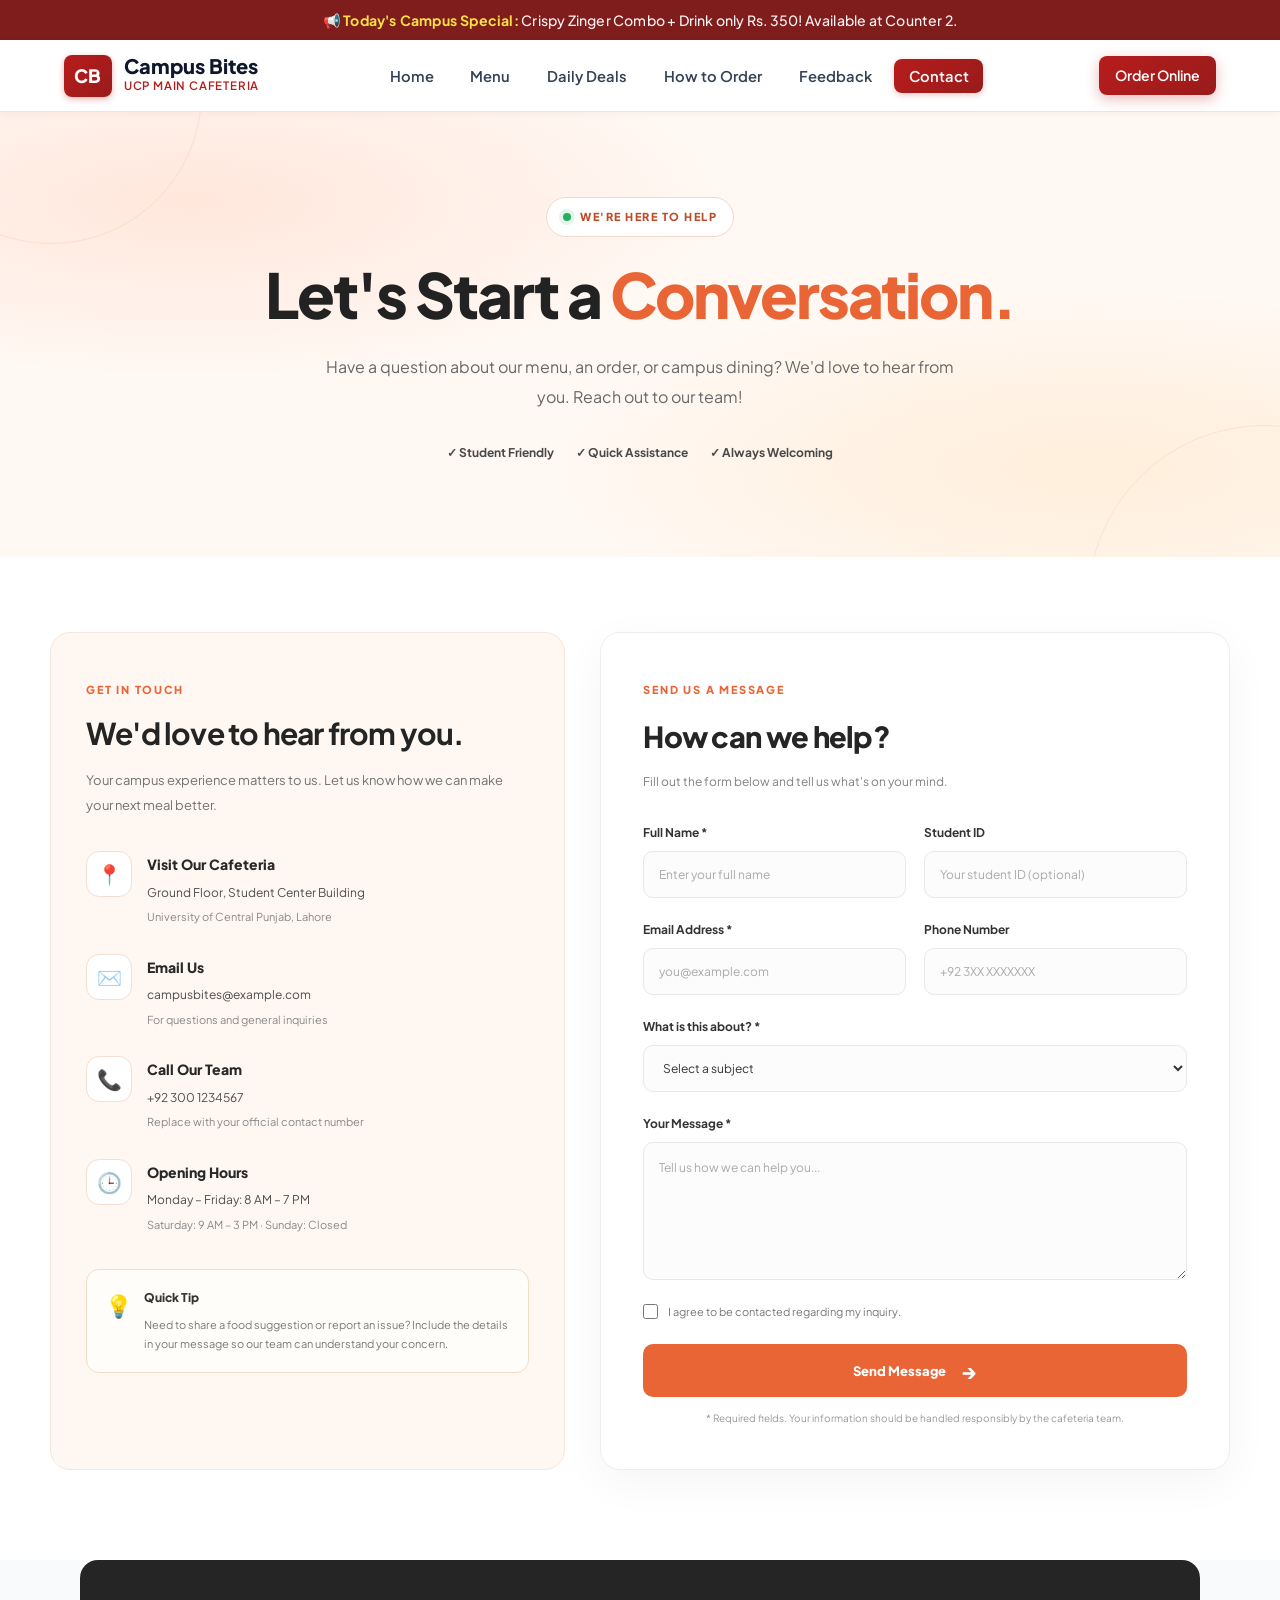
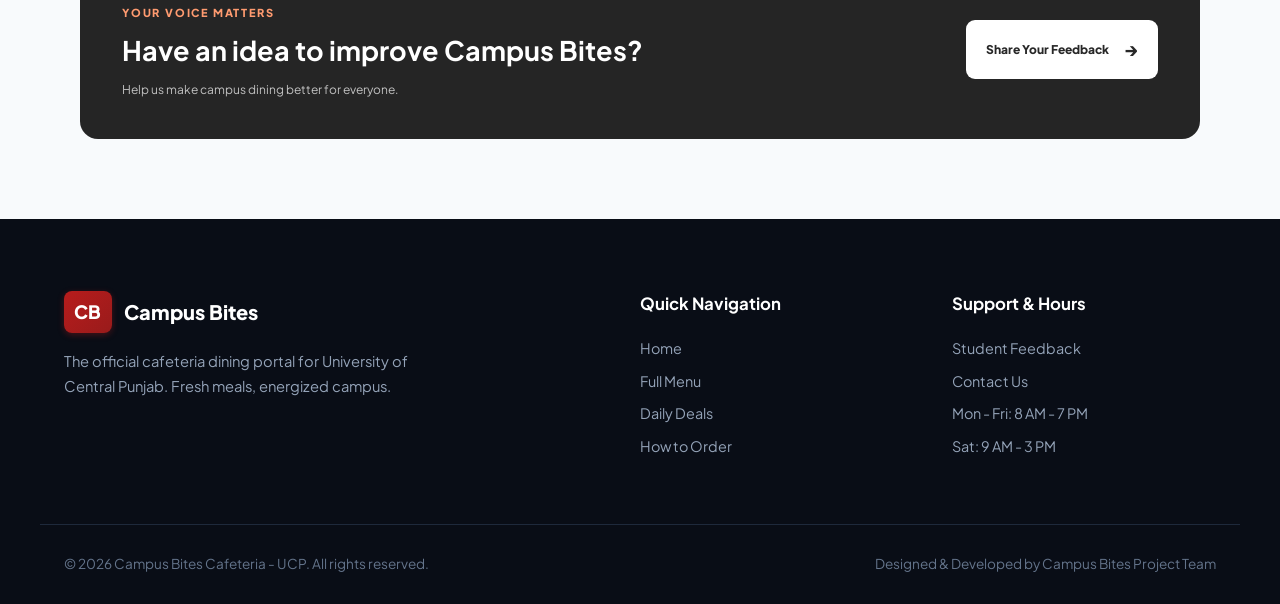
==== commit ff6423fe: "Revert "Refine contact page design for consistency" This reverts commit 2aaf6296abb6bbdc21f6cb53c7b2" ====
--- a/src/contact.html
+++ b/src/contact.html
@@ -1,24 +1,31 @@
+
 <!DOCTYPE html>
 <html lang="en">
 <head>
     <meta charset="UTF-8">
     <meta name="viewport" content="width=device-width, initial-scale=1.0">
+
     <title>Contact Us | Campus Bites</title>
+
     <link rel="preconnect" href="https://fonts.googleapis.com">
     <link rel="preconnect" href="https://fonts.gstatic.com" crossorigin>
     <link href="https://fonts.googleapis.com/css2?family=Plus+Jakarta+Sans:wght@400;500;600;700;800&display=swap" rel="stylesheet">
+
     <link rel="stylesheet" href="../styles/style.css">
 </head>
 <body>
 
-<!-- Announcement Bar: shared with index.html -->
+<!-- Announcement Bar -->
 <div class="announcement-bar">
-    <p>📢 <strong>Today's Campus Special:</strong> Crispy Zinger Combo + Drink only Rs. 350! Available at Counter 2.</p>
+    <p>📢 <strong>Today's Campus Special:</strong>
+        Crispy Zinger Combo + Drink only Rs. 350! Available at Counter 2.
+    </p>
 </div>
 
-<!-- Main Navigation Header: shared with index.html -->
+<!-- Navigation -->
 <header class="main-header">
     <div class="header-container">
+
         <a href="index.html" class="logo">
             <span class="logo-badge">CB</span>
             <div class="logo-text">
@@ -39,235 +46,257 @@
         </nav>
 
         <div class="header-cta">
-            <a href="menu.html" class="btn btn-sm btn-primary">Order Online</a>
-        </div>
+            <a href="menu.html" class="btn btn-sm btn-primary">
+                Order Online
+            </a>
+        </div>
+
     </div>
 </header>
 
 <main>
-    <!-- Contact Hero: reuses the index page hero design pattern -->
-    <section class="hero-section">
-        <div class="hero-container">
-            <div class="hero-content">
-                <div class="hero-badge">
-                    <span class="pulse-dot"></span> We're Here to Help
+
+    <!-- Contact Hero -->
+    <section class="contact-hero">
+        <div class="contact-hero-content">
+                <span class="contact-eyebrow">
+                    <span class="contact-status-dot"></span>
+                    WE'RE HERE TO HELP
+                </span>
+
+            <h1>Let's Start a <span>Conversation.</span></h1>
+
+            <p>
+                Have a question about our menu, an order, or campus dining?
+                We'd love to hear from you. Reach out to our team!
+            </p>
+
+            <div class="contact-hero-points">
+                <span>✓ Student Friendly</span>
+                <span>✓ Quick Assistance</span>
+                <span>✓ Always Welcoming</span>
+            </div>
+        </div>
+    </section>
+
+    <!-- Main Contact Section -->
+    <section class="contact-main">
+        <div class="contact-layout">
+
+            <!-- Left Information Panel -->
+            <aside class="contact-info-panel">
+
+                <span class="contact-small-label">GET IN TOUCH</span>
+
+                <h2>We'd love to hear from you.</h2>
+
+                <p class="contact-info-intro">
+                    Your campus experience matters to us.
+                    Let us know how we can make your next meal better.
+                </p>
+
+                <div class="contact-info-list">
+
+                    <div class="contact-info-item">
+                        <div class="contact-info-icon">📍</div>
+                        <div>
+                            <h3>Visit Our Cafeteria</h3>
+                            <p>Ground Floor, Student Center Building</p>
+                            <span>University of Central Punjab, Lahore</span>
+                        </div>
+                    </div>
+
+                    <div class="contact-info-item">
+                        <div class="contact-info-icon">✉️</div>
+                        <div>
+                            <h3>Email Us</h3>
+                            <a href="mailto:campusbites@example.com">
+                                campusbites@example.com
+                            </a>
+                            <span>For questions and general inquiries</span>
+                        </div>
+                    </div>
+
+                    <div class="contact-info-item">
+                        <div class="contact-info-icon">📞</div>
+                        <div>
+                            <h3>Call Our Team</h3>
+                            <a href="tel:+923001234567">
+                                +92 300 1234567
+                            </a>
+                            <span>Replace with your official contact number</span>
+                        </div>
+                    </div>
+
+                    <div class="contact-info-item">
+                        <div class="contact-info-icon">🕒</div>
+                        <div>
+                            <h3>Opening Hours</h3>
+                            <p>Monday – Friday: 8 AM – 7 PM</p>
+                            <span>Saturday: 9 AM – 3 PM · Sunday: Closed</span>
+                        </div>
+                    </div>
+
                 </div>
-                <h1 class="hero-title">
-                    Let's Start a <span class="highlight">Conversation</span>
-                </h1>
-                <p class="hero-description">
-                    Have a question about our menu, an order, or campus dining?
-                    We'd love to hear from you. Reach out to our team!
-                </p>
-                <div class="hero-features-list">
-                    <span>✓ Student Friendly</span>
-                    <span>✓ Quick Assistance</span>
-                    <span>✓ Always Welcoming</span>
+
+                <div class="contact-note">
+                    <span class="contact-note-icon">💡</span>
+                    <div>
+                        <h4>Quick Tip</h4>
+                        <p>
+                            Need to share a food suggestion or report an issue?
+                            Include the details in your message so our team
+                            can understand your concern.
+                        </p>
+                    </div>
                 </div>
+
+            </aside>
+
+            <!-- Right Contact Form -->
+            <div class="contact-form-panel">
+
+                <div class="contact-form-heading">
+                    <span class="contact-small-label">SEND US A MESSAGE</span>
+                    <h2>How can we help?</h2>
+                    <p>Fill out the form below and tell us what's on your mind.</p>
+                </div>
+
+                <form class="contact-form" action="#" method="post">
+
+                    <div class="contact-form-row">
+
+                        <div class="contact-field">
+                            <label for="fullName">Full Name *</label>
+                            <input
+                                    type="text"
+                                    id="fullName"
+                                    name="fullName"
+                                    placeholder="Enter your full name"
+                                    autocomplete="name"
+                                    required
+                            >
+                        </div>
+
+                        <div class="contact-field">
+                            <label for="studentId">Student ID</label>
+                            <input
+                                    type="text"
+                                    id="studentId"
+                                    name="studentId"
+                                    placeholder="Your student ID (optional)"
+                            >
+                        </div>
+
+                    </div>
+
+                    <div class="contact-form-row">
+
+                        <div class="contact-field">
+                            <label for="email">Email Address *</label>
+                            <input
+                                    type="email"
+                                    id="email"
+                                    name="email"
+                                    placeholder="you@example.com"
+                                    autocomplete="email"
+                                    required
+                            >
+                        </div>
+
+                        <div class="contact-field">
+                            <label for="phone">Phone Number</label>
+                            <input
+                                    type="tel"
+                                    id="phone"
+                                    name="phone"
+                                    placeholder="+92 3XX XXXXXXX"
+                                    autocomplete="tel"
+                            >
+                        </div>
+
+                    </div>
+
+                    <div class="contact-field">
+                        <label for="subject">What is this about? *</label>
+
+                        <select id="subject" name="subject" required>
+                            <option value="" disabled selected>
+                                Select a subject
+                            </option>
+                            <option value="general">General Inquiry</option>
+                            <option value="menu">Menu & Food Quality</option>
+                            <option value="order">Order Related Issue</option>
+                            <option value="suggestion">Suggestion</option>
+                            <option value="complaint">Complaint</option>
+                            <option value="other">Other</option>
+                        </select>
+                    </div>
+
+                    <div class="contact-field">
+                        <label for="message">Your Message *</label>
+                        <textarea
+                                id="message"
+                                name="message"
+                                rows="5"
+                                placeholder="Tell us how we can help you..."
+                                required
+                        ></textarea>
+                    </div>
+
+                    <label class="contact-checkbox">
+                        <input type="checkbox" name="consent" required>
+                        <span>
+                                I agree to be contacted regarding my inquiry.
+                            </span>
+                    </label>
+
+                    <button type="submit" class="contact-submit-btn">
+                        Send Message <span>→</span>
+                    </button>
+
+                    <p class="contact-form-footnote">
+                        * Required fields. Your information should be handled
+                        responsibly by the cafeteria team.
+                    </p>
+
+                </form>
+
             </div>
 
-            <div class="hero-visual">
-                <div class="food-showcase-card">
-                    <div class="showcase-info">
-                        <h3>Campus Bites Support</h3>
-                        <p>Your campus experience matters to us. Let us know how we can make your next meal better.</p>
-                        <div class="showcase-price-row">
-                            <span class="showcase-price">We're listening</span>
-                            <a href="#contact-form" class="btn btn-sm btn-primary">Message Us</a>
-                        </div>
-                    </div>
-                </div>
-            </div>
         </div>
     </section>
 
-    <!-- Contact information: uses the index page section and info-card patterns -->
-    <section class="info-section-wrapper">
-        <div class="container">
-            <div class="section-header">
-                <span class="sub-heading">Get in Touch</span>
-                <h2>We'd Love to Hear From You</h2>
-                <p>Contact the Campus Bites team for questions, suggestions, and assistance.</p>
-            </div>
-
-            <div class="info-dual-grid">
-                <div class="info-box location-box">
-                    <div class="info-icon-circle">📍</div>
-                    <div class="info-box-content">
-                        <h3>Visit Our Cafeteria</h3>
-                        <p class="highlight-text">Ground Floor, Student Center Building</p>
-                        <p class="desc-text">University of Central Punjab, Lahore.</p>
-                        <div class="landmark-badge">📌 UCP Main Campus</div>
-                    </div>
-                </div>
-
-                <div class="info-box hours-box">
-                    <div class="info-icon-circle">✉️</div>
-                    <div class="info-box-content">
-                        <h3>Email Us</h3>
-                        <p class="highlight-text"><a href="mailto:campusbites@example.com">campusbites@example.com</a></p>
-                        <p class="desc-text">For questions and general inquiries.</p>
-                    </div>
-                </div>
-
-                <div class="info-box location-box">
-                    <div class="info-icon-circle">📞</div>
-                    <div class="info-box-content">
-                        <h3>Call Our Team</h3>
-                        <p class="highlight-text"><a href="tel:+923001234567">+92 300 1234567</a></p>
-                        <p class="desc-text">Replace with your official contact number.</p>
-                    </div>
-                </div>
-
-                <div class="info-box hours-box">
-                    <div class="info-icon-circle">🕒</div>
-                    <div class="info-box-content">
-                        <h3>Opening Hours</h3>
-                        <ul class="schedule-list">
-                            <li>
-                                <span class="day">Monday – Friday:</span>
-                                <span class="time open">8:00 AM – 7:00 PM</span>
-                            </li>
-                            <li>
-                                <span class="day">Saturday:</span>
-                                <span class="time open">9:00 AM – 3:00 PM</span>
-                            </li>
-                            <li>
-                                <span class="day">Sunday:</span>
-                                <span class="time closed">Closed</span>
-                            </li>
-                        </ul>
-                    </div>
-                </div>
-            </div>
-        </div>
+    <!-- Bottom CTA -->
+    <section class="contact-bottom-cta">
+        <div>
+            <span class="contact-small-label">YOUR VOICE MATTERS</span>
+            <h2>Have an idea to improve Campus Bites?</h2>
+            <p>Help us make campus dining better for everyone.</p>
+        </div>
+
+        <a href="feedback.html" class="contact-feedback-btn">
+            Share Your Feedback <span>→</span>
+        </a>
     </section>
 
-    <!-- Contact form: contained in the same info-box card pattern; no new CSS classes -->
-    <section class="popular-section" id="contact-form">
-        <div class="container">
-            <div class="section-header">
-                <span class="sub-heading">Send Us a Message</span>
-                <h2>How Can We Help?</h2>
-                <p>Fill out the form below and tell us what's on your mind.</p>
-            </div>
-
-            <div class="info-dual-grid">
-                <div class="info-box hours-box">
-                    <div class="info-box-content">
-                        <div class="contact-form-heading">
-                            <span class="contact-small-label">SEND US A MESSAGE</span>
-                            <h2>How can we help?</h2>
-                            <p>Fill out the form below and tell us what's on your mind.</p>
-                        </div>
-
-                        <form class="contact-form" action="#" method="post">
-                            <div class="contact-form-row">
-                                <div class="contact-field">
-                                    <label for="fullName">Full Name *</label>
-                                    <input type="text" id="fullName" name="fullName"
-                                           placeholder="Enter your full name"
-                                           autocomplete="name" required>
-                                </div>
-
-                                <div class="contact-field">
-                                    <label for="studentId">Student ID</label>
-                                    <input type="text" id="studentId" name="studentId"
-                                           placeholder="Your student ID (optional)">
-                                </div>
-                            </div>
-
-                            <div class="contact-form-row">
-                                <div class="contact-field">
-                                    <label for="email">Email Address *</label>
-                                    <input type="email" id="email" name="email"
-                                           placeholder="you@example.com"
-                                           autocomplete="email" required>
-                                </div>
-
-                                <div class="contact-field">
-                                    <label for="phone">Phone Number</label>
-                                    <input type="tel" id="phone" name="phone"
-                                           placeholder="+92 3XX XXXXXXX"
-                                           autocomplete="tel">
-                                </div>
-                            </div>
-
-                            <div class="contact-field">
-                                <label for="subject">What is this about? *</label>
-                                <select id="subject" name="subject" required>
-                                    <option value="" disabled selected>Select a subject</option>
-                                    <option value="general">General Inquiry</option>
-                                    <option value="menu">Menu &amp; Food Quality</option>
-                                    <option value="order">Order Related Issue</option>
-                                    <option value="suggestion">Suggestion</option>
-                                    <option value="complaint">Complaint</option>
-                                    <option value="other">Other</option>
-                                </select>
-                            </div>
-
-                            <div class="contact-field">
-                                <label for="message">Your Message *</label>
-                                <textarea id="message" name="message" rows="5"
-                                          placeholder="Tell us how we can help you..."
-                                          required></textarea>
-                            </div>
-
-                            <label class="contact-checkbox">
-                                <input type="checkbox" name="consent" required>
-                                <span>I agree to be contacted regarding my inquiry.</span>
-                            </label>
-
-                            <button type="submit" class="contact-submit-btn">
-                                Send Message <span>→</span>
-                            </button>
-
-                            <p class="contact-form-footnote">
-                                * Required fields. Your information should be handled
-                                responsibly by the cafeteria team.
-                            </p>
-                        </form>
-                    </div>
-                </div>
-
-                <div class="info-box location-box">
-                    <div class="info-icon-circle">💡</div>
-                    <div class="info-box-content">
-                        <h3>Before You Send</h3>
-                        <p class="highlight-text">Your voice matters to us.</p>
-                        <p class="desc-text">Need to share a food suggestion or report an issue? Include the details in your message so our team can understand your concern.</p>
-                    </div>
-                </div>
-            </div>
-        </div>
-    </section>
-
-    <!-- Bottom CTA: shared with the index page -->
-    <section class="cta-banner">
-        <div class="container">
-            <div class="cta-banner-content">
-                <div>
-                    <h2>Have an Idea to Improve Campus Bites?</h2>
-                    <p>Help us make campus dining better for everyone.</p>
-                </div>
-                <div class="cta-banner-actions">
-                    <a href="feedback.html" class="btn btn-white">Share Your Feedback</a>
-                    <a href="menu.html" class="btn btn-trans">Explore Menu</a>
-                </div>
-            </div>
-        </div>
-    </section>
 </main>
 
-<!-- Footer: shared with index.html -->
+<!-- Footer -->
 <footer class="site-footer">
+
     <div class="footer-container">
+
         <div class="footer-col brand-col">
             <div class="logo footer-logo">
                 <span class="logo-badge">CB</span>
                 <span class="logo-title">Campus Bites</span>
             </div>
-            <p>The official cafeteria dining portal for University of Central Punjab. Fresh meals, energized campus.</p>
+
+            <p>
+                The official cafeteria dining portal for University
+                of Central Punjab. Fresh meals, energized campus.
+            </p>
         </div>
 
         <div class="footer-col">
@@ -289,12 +318,14 @@
                 <li><span>Sat: 9 AM - 3 PM</span></li>
             </ul>
         </div>
+
     </div>
 
     <div class="footer-bottom">
         <p>© 2026 Campus Bites Cafeteria - UCP. All rights reserved.</p>
         <p class="credits">Designed & Developed by Campus Bites Project Team</p>
     </div>
+
 </footer>
 
 </body>
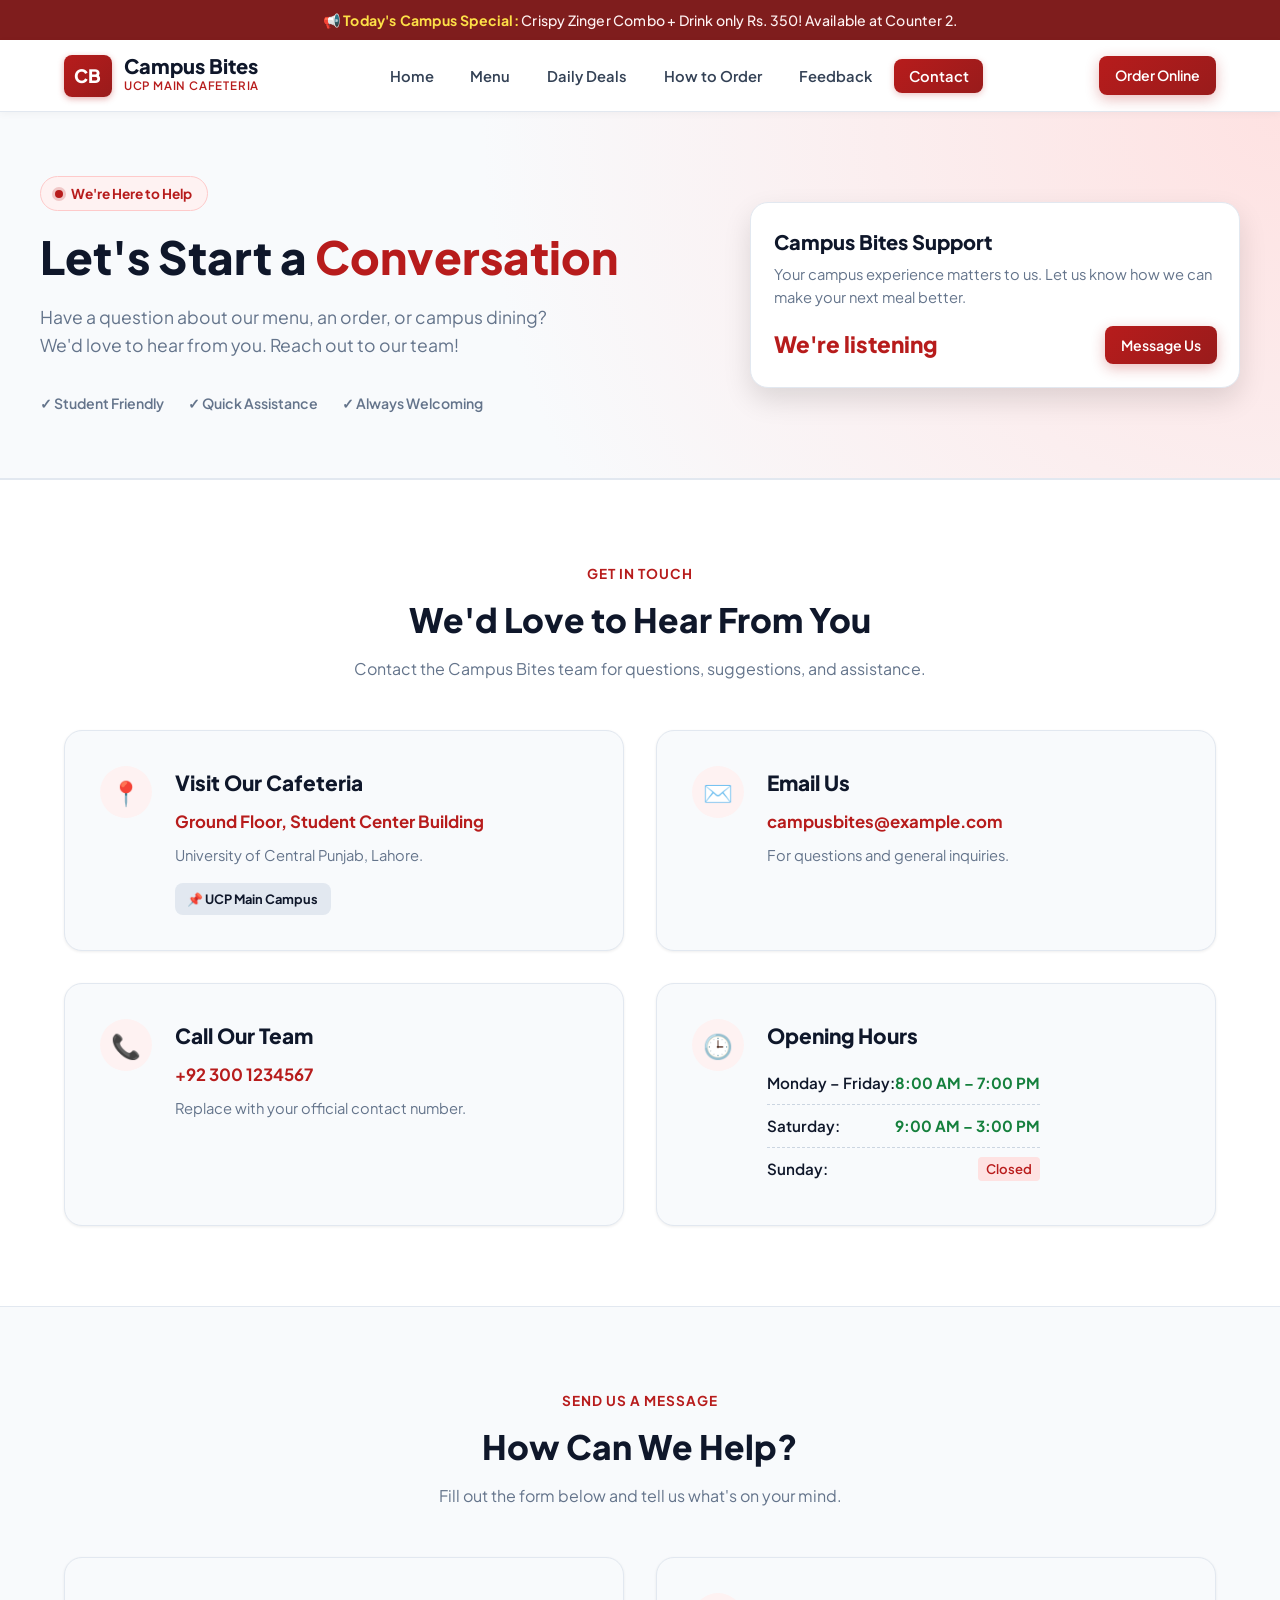
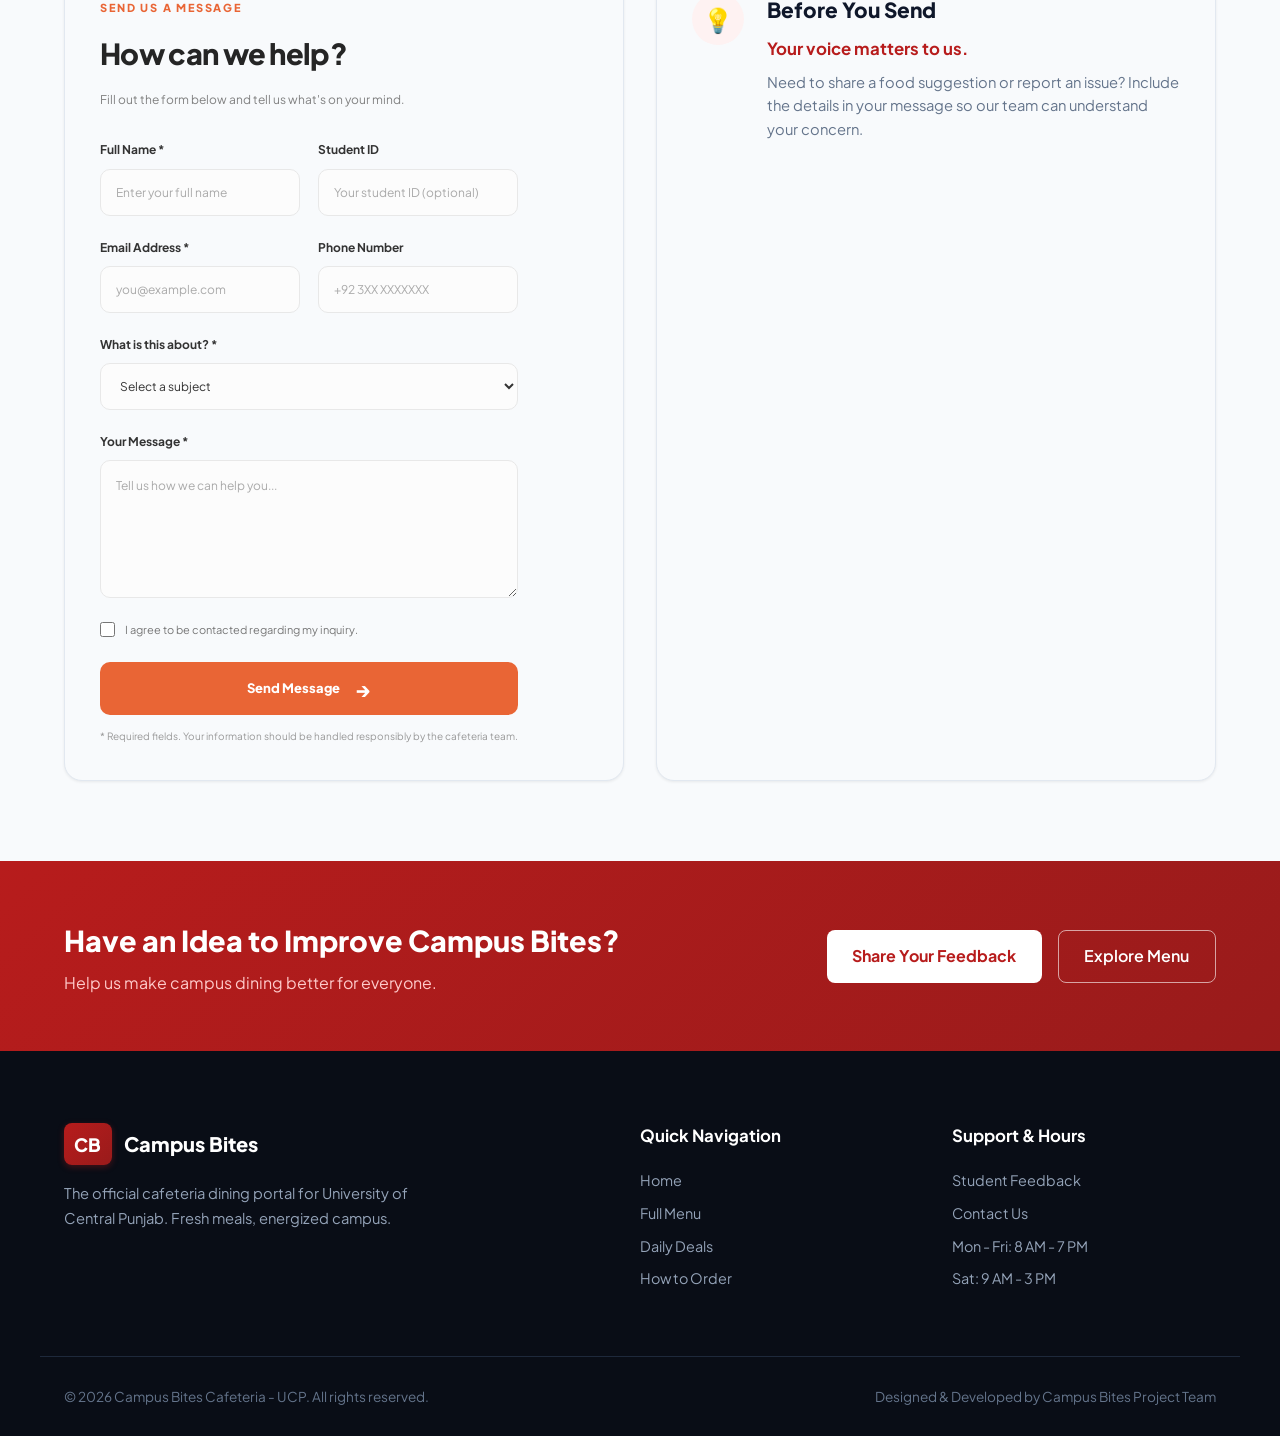
==== commit d79d819c: "Reapply "Refine contact page design for consistency" This reverts commit ff6423fe35d9149f507cf49605a" ====
--- a/src/contact.html
+++ b/src/contact.html
@@ -1,31 +1,24 @@
-
 <!DOCTYPE html>
 <html lang="en">
 <head>
     <meta charset="UTF-8">
     <meta name="viewport" content="width=device-width, initial-scale=1.0">
-
     <title>Contact Us | Campus Bites</title>
-
     <link rel="preconnect" href="https://fonts.googleapis.com">
     <link rel="preconnect" href="https://fonts.gstatic.com" crossorigin>
     <link href="https://fonts.googleapis.com/css2?family=Plus+Jakarta+Sans:wght@400;500;600;700;800&display=swap" rel="stylesheet">
-
     <link rel="stylesheet" href="../styles/style.css">
 </head>
 <body>
 
-<!-- Announcement Bar -->
+<!-- Announcement Bar: shared with index.html -->
 <div class="announcement-bar">
-    <p>📢 <strong>Today's Campus Special:</strong>
-        Crispy Zinger Combo + Drink only Rs. 350! Available at Counter 2.
-    </p>
+    <p>📢 <strong>Today's Campus Special:</strong> Crispy Zinger Combo + Drink only Rs. 350! Available at Counter 2.</p>
 </div>
 
-<!-- Navigation -->
+<!-- Main Navigation Header: shared with index.html -->
 <header class="main-header">
     <div class="header-container">
-
         <a href="index.html" class="logo">
             <span class="logo-badge">CB</span>
             <div class="logo-text">
@@ -46,257 +39,235 @@
         </nav>
 
         <div class="header-cta">
-            <a href="menu.html" class="btn btn-sm btn-primary">
-                Order Online
-            </a>
-        </div>
-
+            <a href="menu.html" class="btn btn-sm btn-primary">Order Online</a>
+        </div>
     </div>
 </header>
 
 <main>
-
-    <!-- Contact Hero -->
-    <section class="contact-hero">
-        <div class="contact-hero-content">
-                <span class="contact-eyebrow">
-                    <span class="contact-status-dot"></span>
-                    WE'RE HERE TO HELP
-                </span>
-
-            <h1>Let's Start a <span>Conversation.</span></h1>
-
-            <p>
-                Have a question about our menu, an order, or campus dining?
-                We'd love to hear from you. Reach out to our team!
-            </p>
-
-            <div class="contact-hero-points">
-                <span>✓ Student Friendly</span>
-                <span>✓ Quick Assistance</span>
-                <span>✓ Always Welcoming</span>
+    <!-- Contact Hero: reuses the index page hero design pattern -->
+    <section class="hero-section">
+        <div class="hero-container">
+            <div class="hero-content">
+                <div class="hero-badge">
+                    <span class="pulse-dot"></span> We're Here to Help
+                </div>
+                <h1 class="hero-title">
+                    Let's Start a <span class="highlight">Conversation</span>
+                </h1>
+                <p class="hero-description">
+                    Have a question about our menu, an order, or campus dining?
+                    We'd love to hear from you. Reach out to our team!
+                </p>
+                <div class="hero-features-list">
+                    <span>✓ Student Friendly</span>
+                    <span>✓ Quick Assistance</span>
+                    <span>✓ Always Welcoming</span>
+                </div>
+            </div>
+
+            <div class="hero-visual">
+                <div class="food-showcase-card">
+                    <div class="showcase-info">
+                        <h3>Campus Bites Support</h3>
+                        <p>Your campus experience matters to us. Let us know how we can make your next meal better.</p>
+                        <div class="showcase-price-row">
+                            <span class="showcase-price">We're listening</span>
+                            <a href="#contact-form" class="btn btn-sm btn-primary">Message Us</a>
+                        </div>
+                    </div>
+                </div>
             </div>
         </div>
     </section>
 
-    <!-- Main Contact Section -->
-    <section class="contact-main">
-        <div class="contact-layout">
-
-            <!-- Left Information Panel -->
-            <aside class="contact-info-panel">
-
-                <span class="contact-small-label">GET IN TOUCH</span>
-
-                <h2>We'd love to hear from you.</h2>
-
-                <p class="contact-info-intro">
-                    Your campus experience matters to us.
-                    Let us know how we can make your next meal better.
-                </p>
-
-                <div class="contact-info-list">
-
-                    <div class="contact-info-item">
-                        <div class="contact-info-icon">📍</div>
-                        <div>
-                            <h3>Visit Our Cafeteria</h3>
-                            <p>Ground Floor, Student Center Building</p>
-                            <span>University of Central Punjab, Lahore</span>
+    <!-- Contact information: uses the index page section and info-card patterns -->
+    <section class="info-section-wrapper">
+        <div class="container">
+            <div class="section-header">
+                <span class="sub-heading">Get in Touch</span>
+                <h2>We'd Love to Hear From You</h2>
+                <p>Contact the Campus Bites team for questions, suggestions, and assistance.</p>
+            </div>
+
+            <div class="info-dual-grid">
+                <div class="info-box location-box">
+                    <div class="info-icon-circle">📍</div>
+                    <div class="info-box-content">
+                        <h3>Visit Our Cafeteria</h3>
+                        <p class="highlight-text">Ground Floor, Student Center Building</p>
+                        <p class="desc-text">University of Central Punjab, Lahore.</p>
+                        <div class="landmark-badge">📌 UCP Main Campus</div>
+                    </div>
+                </div>
+
+                <div class="info-box hours-box">
+                    <div class="info-icon-circle">✉️</div>
+                    <div class="info-box-content">
+                        <h3>Email Us</h3>
+                        <p class="highlight-text"><a href="mailto:campusbites@example.com">campusbites@example.com</a></p>
+                        <p class="desc-text">For questions and general inquiries.</p>
+                    </div>
+                </div>
+
+                <div class="info-box location-box">
+                    <div class="info-icon-circle">📞</div>
+                    <div class="info-box-content">
+                        <h3>Call Our Team</h3>
+                        <p class="highlight-text"><a href="tel:+923001234567">+92 300 1234567</a></p>
+                        <p class="desc-text">Replace with your official contact number.</p>
+                    </div>
+                </div>
+
+                <div class="info-box hours-box">
+                    <div class="info-icon-circle">🕒</div>
+                    <div class="info-box-content">
+                        <h3>Opening Hours</h3>
+                        <ul class="schedule-list">
+                            <li>
+                                <span class="day">Monday – Friday:</span>
+                                <span class="time open">8:00 AM – 7:00 PM</span>
+                            </li>
+                            <li>
+                                <span class="day">Saturday:</span>
+                                <span class="time open">9:00 AM – 3:00 PM</span>
+                            </li>
+                            <li>
+                                <span class="day">Sunday:</span>
+                                <span class="time closed">Closed</span>
+                            </li>
+                        </ul>
+                    </div>
+                </div>
+            </div>
+        </div>
+    </section>
+
+    <!-- Contact form: contained in the same info-box card pattern; no new CSS classes -->
+    <section class="popular-section" id="contact-form">
+        <div class="container">
+            <div class="section-header">
+                <span class="sub-heading">Send Us a Message</span>
+                <h2>How Can We Help?</h2>
+                <p>Fill out the form below and tell us what's on your mind.</p>
+            </div>
+
+            <div class="info-dual-grid">
+                <div class="info-box hours-box">
+                    <div class="info-box-content">
+                        <div class="contact-form-heading">
+                            <span class="contact-small-label">SEND US A MESSAGE</span>
+                            <h2>How can we help?</h2>
+                            <p>Fill out the form below and tell us what's on your mind.</p>
                         </div>
-                    </div>
-
-                    <div class="contact-info-item">
-                        <div class="contact-info-icon">✉️</div>
-                        <div>
-                            <h3>Email Us</h3>
-                            <a href="mailto:campusbites@example.com">
-                                campusbites@example.com
-                            </a>
-                            <span>For questions and general inquiries</span>
-                        </div>
-                    </div>
-
-                    <div class="contact-info-item">
-                        <div class="contact-info-icon">📞</div>
-                        <div>
-                            <h3>Call Our Team</h3>
-                            <a href="tel:+923001234567">
-                                +92 300 1234567
-                            </a>
-                            <span>Replace with your official contact number</span>
-                        </div>
-                    </div>
-
-                    <div class="contact-info-item">
-                        <div class="contact-info-icon">🕒</div>
-                        <div>
-                            <h3>Opening Hours</h3>
-                            <p>Monday – Friday: 8 AM – 7 PM</p>
-                            <span>Saturday: 9 AM – 3 PM · Sunday: Closed</span>
-                        </div>
-                    </div>
-
-                </div>
-
-                <div class="contact-note">
-                    <span class="contact-note-icon">💡</span>
-                    <div>
-                        <h4>Quick Tip</h4>
-                        <p>
-                            Need to share a food suggestion or report an issue?
-                            Include the details in your message so our team
-                            can understand your concern.
-                        </p>
-                    </div>
-                </div>
-
-            </aside>
-
-            <!-- Right Contact Form -->
-            <div class="contact-form-panel">
-
-                <div class="contact-form-heading">
-                    <span class="contact-small-label">SEND US A MESSAGE</span>
-                    <h2>How can we help?</h2>
-                    <p>Fill out the form below and tell us what's on your mind.</p>
-                </div>
-
-                <form class="contact-form" action="#" method="post">
-
-                    <div class="contact-form-row">
-
-                        <div class="contact-field">
-                            <label for="fullName">Full Name *</label>
-                            <input
-                                    type="text"
-                                    id="fullName"
-                                    name="fullName"
-                                    placeholder="Enter your full name"
-                                    autocomplete="name"
-                                    required
-                            >
-                        </div>
-
-                        <div class="contact-field">
-                            <label for="studentId">Student ID</label>
-                            <input
-                                    type="text"
-                                    id="studentId"
-                                    name="studentId"
-                                    placeholder="Your student ID (optional)"
-                            >
-                        </div>
-
-                    </div>
-
-                    <div class="contact-form-row">
-
-                        <div class="contact-field">
-                            <label for="email">Email Address *</label>
-                            <input
-                                    type="email"
-                                    id="email"
-                                    name="email"
-                                    placeholder="you@example.com"
-                                    autocomplete="email"
-                                    required
-                            >
-                        </div>
-
-                        <div class="contact-field">
-                            <label for="phone">Phone Number</label>
-                            <input
-                                    type="tel"
-                                    id="phone"
-                                    name="phone"
-                                    placeholder="+92 3XX XXXXXXX"
-                                    autocomplete="tel"
-                            >
-                        </div>
-
-                    </div>
-
-                    <div class="contact-field">
-                        <label for="subject">What is this about? *</label>
-
-                        <select id="subject" name="subject" required>
-                            <option value="" disabled selected>
-                                Select a subject
-                            </option>
-                            <option value="general">General Inquiry</option>
-                            <option value="menu">Menu & Food Quality</option>
-                            <option value="order">Order Related Issue</option>
-                            <option value="suggestion">Suggestion</option>
-                            <option value="complaint">Complaint</option>
-                            <option value="other">Other</option>
-                        </select>
-                    </div>
-
-                    <div class="contact-field">
-                        <label for="message">Your Message *</label>
-                        <textarea
-                                id="message"
-                                name="message"
-                                rows="5"
-                                placeholder="Tell us how we can help you..."
-                                required
-                        ></textarea>
-                    </div>
-
-                    <label class="contact-checkbox">
-                        <input type="checkbox" name="consent" required>
-                        <span>
-                                I agree to be contacted regarding my inquiry.
-                            </span>
-                    </label>
-
-                    <button type="submit" class="contact-submit-btn">
-                        Send Message <span>→</span>
-                    </button>
-
-                    <p class="contact-form-footnote">
-                        * Required fields. Your information should be handled
-                        responsibly by the cafeteria team.
-                    </p>
-
-                </form>
-
-            </div>
-
+
+                        <form class="contact-form" action="#" method="post">
+                            <div class="contact-form-row">
+                                <div class="contact-field">
+                                    <label for="fullName">Full Name *</label>
+                                    <input type="text" id="fullName" name="fullName"
+                                           placeholder="Enter your full name"
+                                           autocomplete="name" required>
+                                </div>
+
+                                <div class="contact-field">
+                                    <label for="studentId">Student ID</label>
+                                    <input type="text" id="studentId" name="studentId"
+                                           placeholder="Your student ID (optional)">
+                                </div>
+                            </div>
+
+                            <div class="contact-form-row">
+                                <div class="contact-field">
+                                    <label for="email">Email Address *</label>
+                                    <input type="email" id="email" name="email"
+                                           placeholder="you@example.com"
+                                           autocomplete="email" required>
+                                </div>
+
+                                <div class="contact-field">
+                                    <label for="phone">Phone Number</label>
+                                    <input type="tel" id="phone" name="phone"
+                                           placeholder="+92 3XX XXXXXXX"
+                                           autocomplete="tel">
+                                </div>
+                            </div>
+
+                            <div class="contact-field">
+                                <label for="subject">What is this about? *</label>
+                                <select id="subject" name="subject" required>
+                                    <option value="" disabled selected>Select a subject</option>
+                                    <option value="general">General Inquiry</option>
+                                    <option value="menu">Menu &amp; Food Quality</option>
+                                    <option value="order">Order Related Issue</option>
+                                    <option value="suggestion">Suggestion</option>
+                                    <option value="complaint">Complaint</option>
+                                    <option value="other">Other</option>
+                                </select>
+                            </div>
+
+                            <div class="contact-field">
+                                <label for="message">Your Message *</label>
+                                <textarea id="message" name="message" rows="5"
+                                          placeholder="Tell us how we can help you..."
+                                          required></textarea>
+                            </div>
+
+                            <label class="contact-checkbox">
+                                <input type="checkbox" name="consent" required>
+                                <span>I agree to be contacted regarding my inquiry.</span>
+                            </label>
+
+                            <button type="submit" class="contact-submit-btn">
+                                Send Message <span>→</span>
+                            </button>
+
+                            <p class="contact-form-footnote">
+                                * Required fields. Your information should be handled
+                                responsibly by the cafeteria team.
+                            </p>
+                        </form>
+                    </div>
+                </div>
+
+                <div class="info-box location-box">
+                    <div class="info-icon-circle">💡</div>
+                    <div class="info-box-content">
+                        <h3>Before You Send</h3>
+                        <p class="highlight-text">Your voice matters to us.</p>
+                        <p class="desc-text">Need to share a food suggestion or report an issue? Include the details in your message so our team can understand your concern.</p>
+                    </div>
+                </div>
+            </div>
         </div>
     </section>
 
-    <!-- Bottom CTA -->
-    <section class="contact-bottom-cta">
-        <div>
-            <span class="contact-small-label">YOUR VOICE MATTERS</span>
-            <h2>Have an idea to improve Campus Bites?</h2>
-            <p>Help us make campus dining better for everyone.</p>
-        </div>
-
-        <a href="feedback.html" class="contact-feedback-btn">
-            Share Your Feedback <span>→</span>
-        </a>
+    <!-- Bottom CTA: shared with the index page -->
+    <section class="cta-banner">
+        <div class="container">
+            <div class="cta-banner-content">
+                <div>
+                    <h2>Have an Idea to Improve Campus Bites?</h2>
+                    <p>Help us make campus dining better for everyone.</p>
+                </div>
+                <div class="cta-banner-actions">
+                    <a href="feedback.html" class="btn btn-white">Share Your Feedback</a>
+                    <a href="menu.html" class="btn btn-trans">Explore Menu</a>
+                </div>
+            </div>
+        </div>
     </section>
-
 </main>
 
-<!-- Footer -->
+<!-- Footer: shared with index.html -->
 <footer class="site-footer">
-
     <div class="footer-container">
-
         <div class="footer-col brand-col">
             <div class="logo footer-logo">
                 <span class="logo-badge">CB</span>
                 <span class="logo-title">Campus Bites</span>
             </div>
-
-            <p>
-                The official cafeteria dining portal for University
-                of Central Punjab. Fresh meals, energized campus.
-            </p>
+            <p>The official cafeteria dining portal for University of Central Punjab. Fresh meals, energized campus.</p>
         </div>
 
         <div class="footer-col">
@@ -318,14 +289,12 @@
                 <li><span>Sat: 9 AM - 3 PM</span></li>
             </ul>
         </div>
-
     </div>
 
     <div class="footer-bottom">
         <p>© 2026 Campus Bites Cafeteria - UCP. All rights reserved.</p>
         <p class="credits">Designed & Developed by Campus Bites Project Team</p>
     </div>
-
 </footer>
 
 </body>
